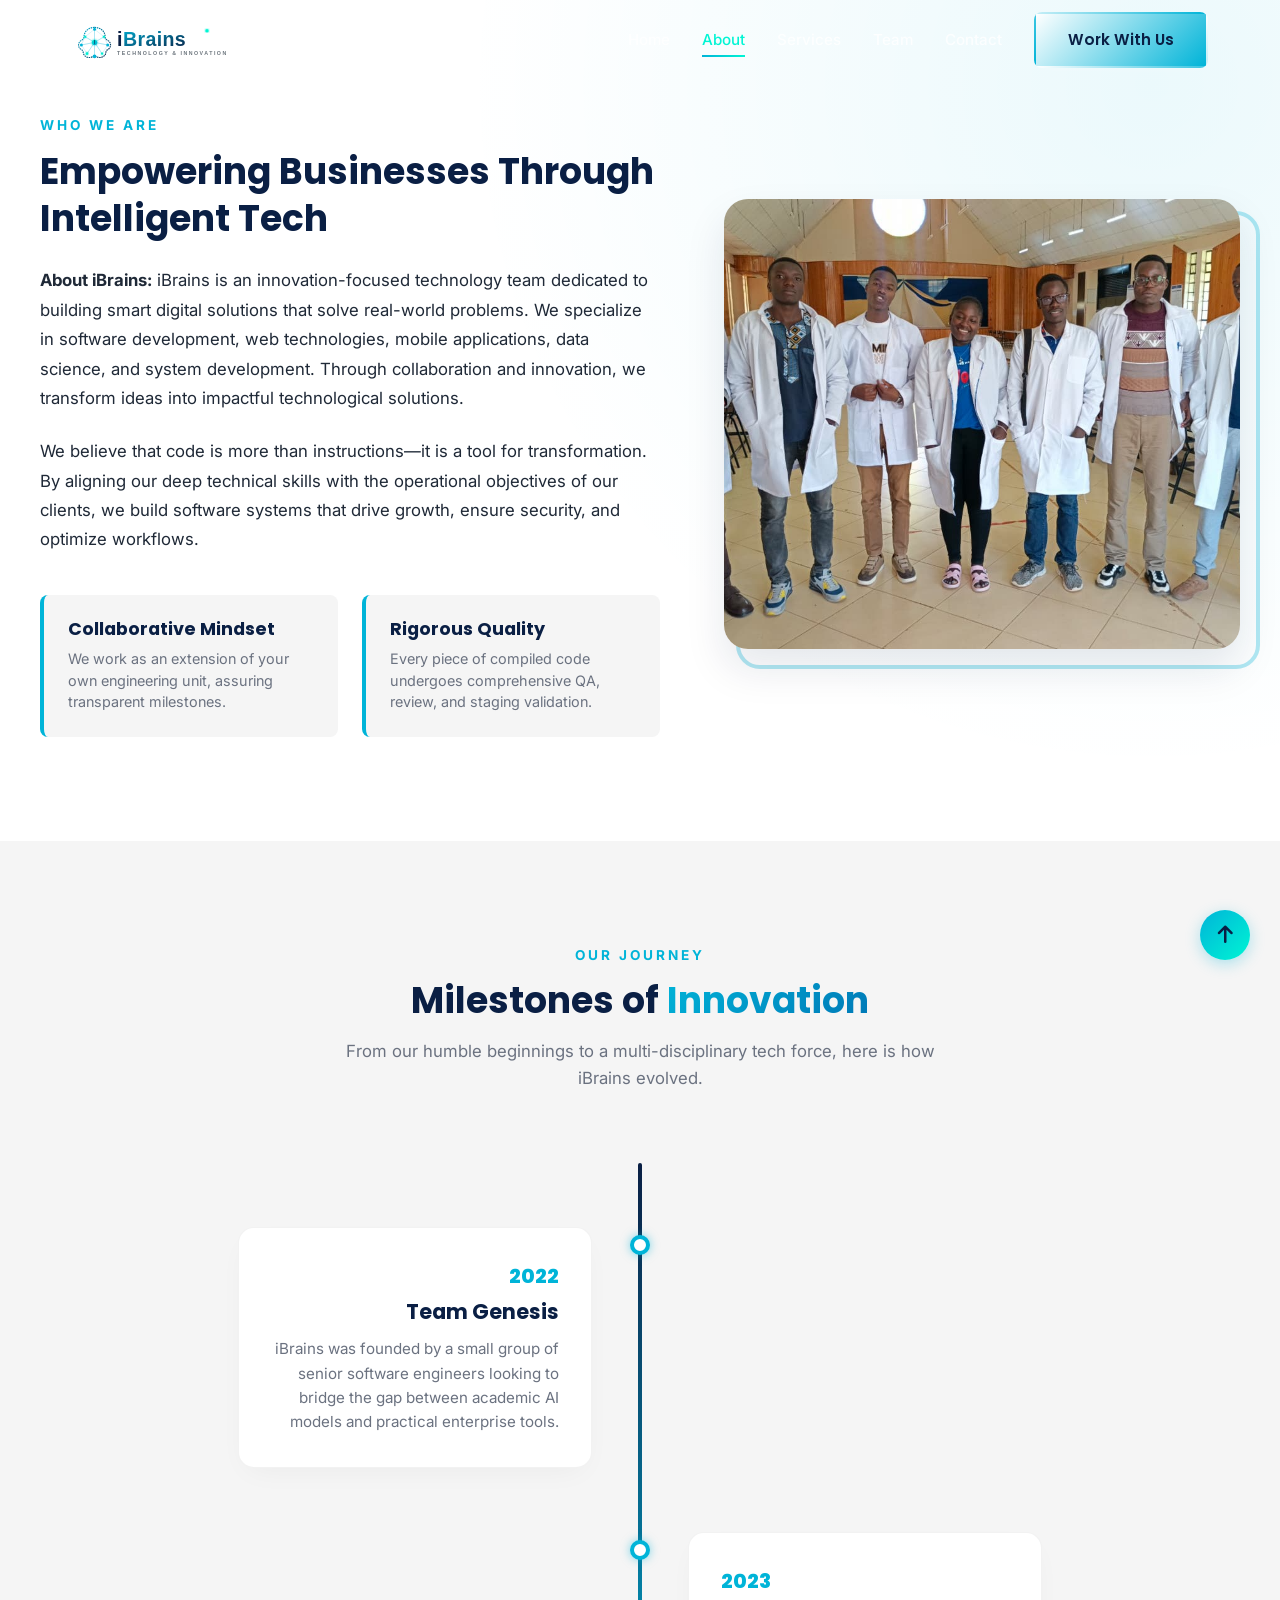
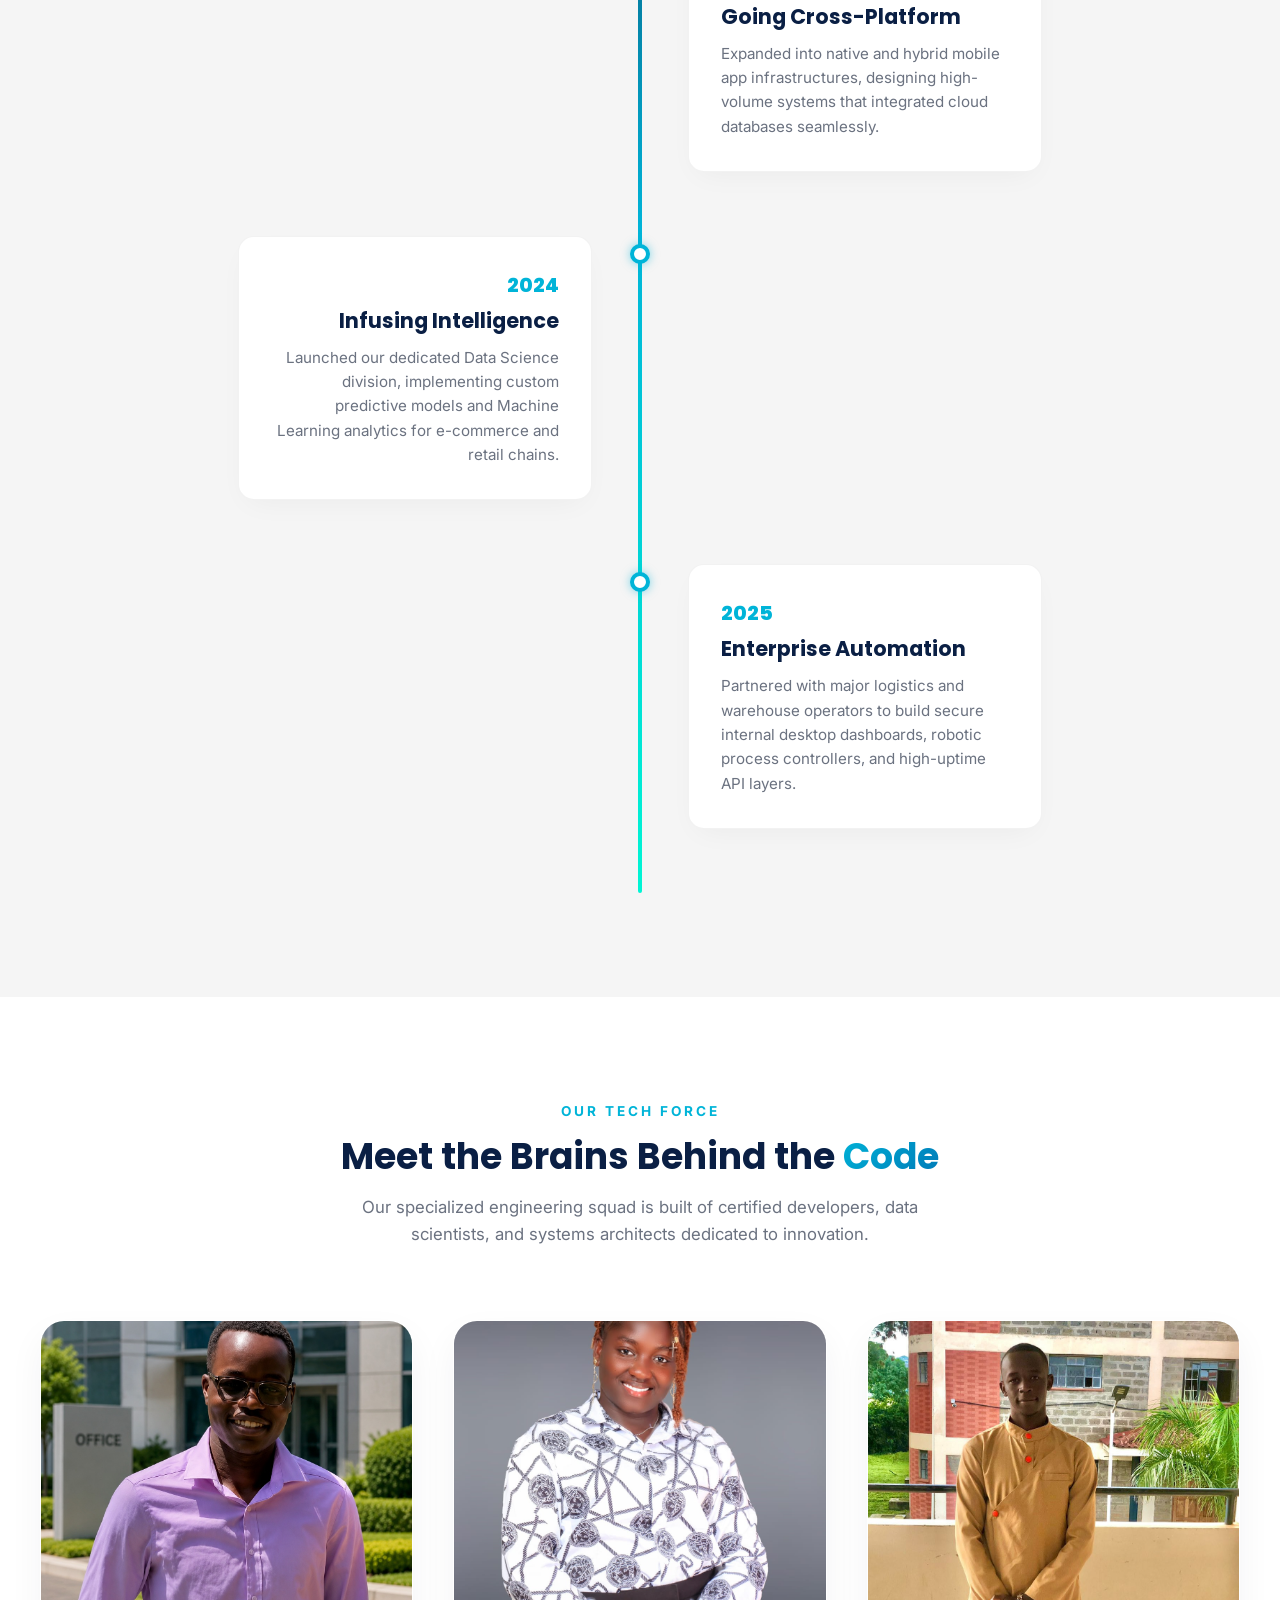
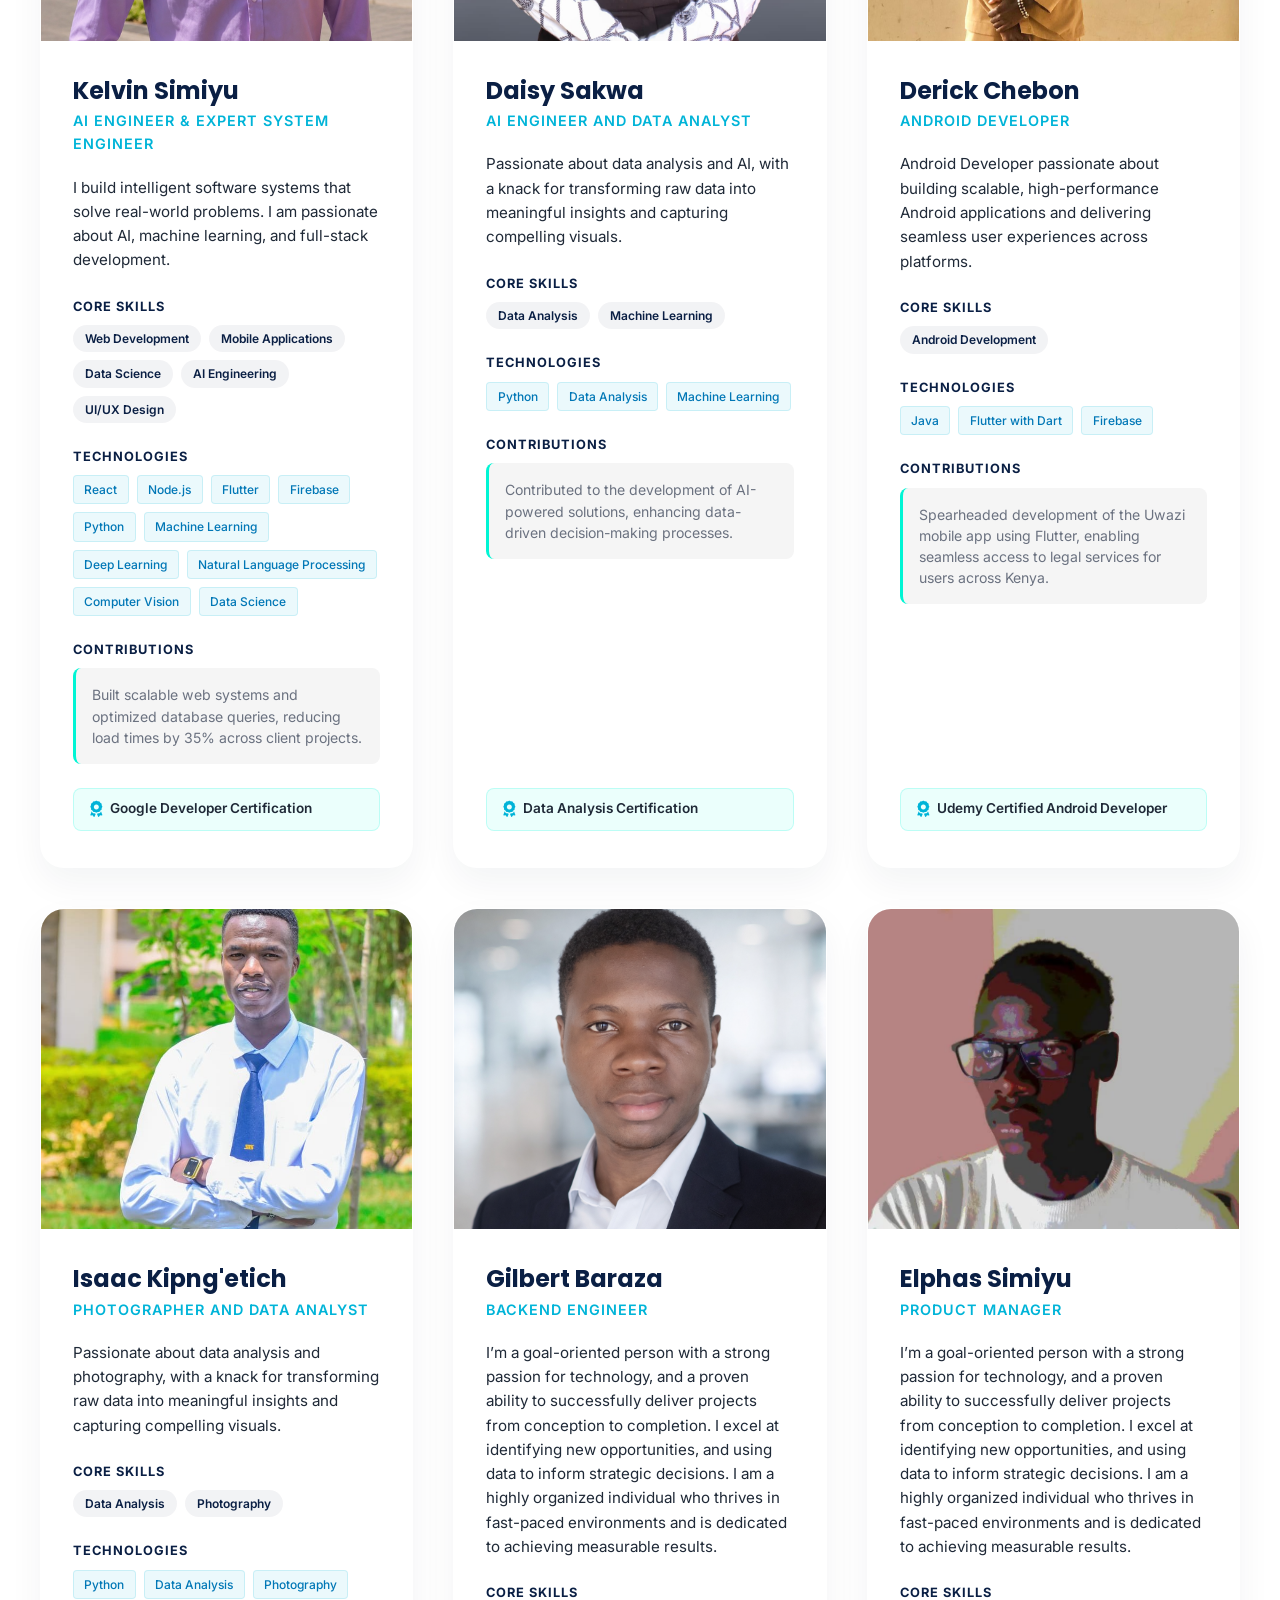
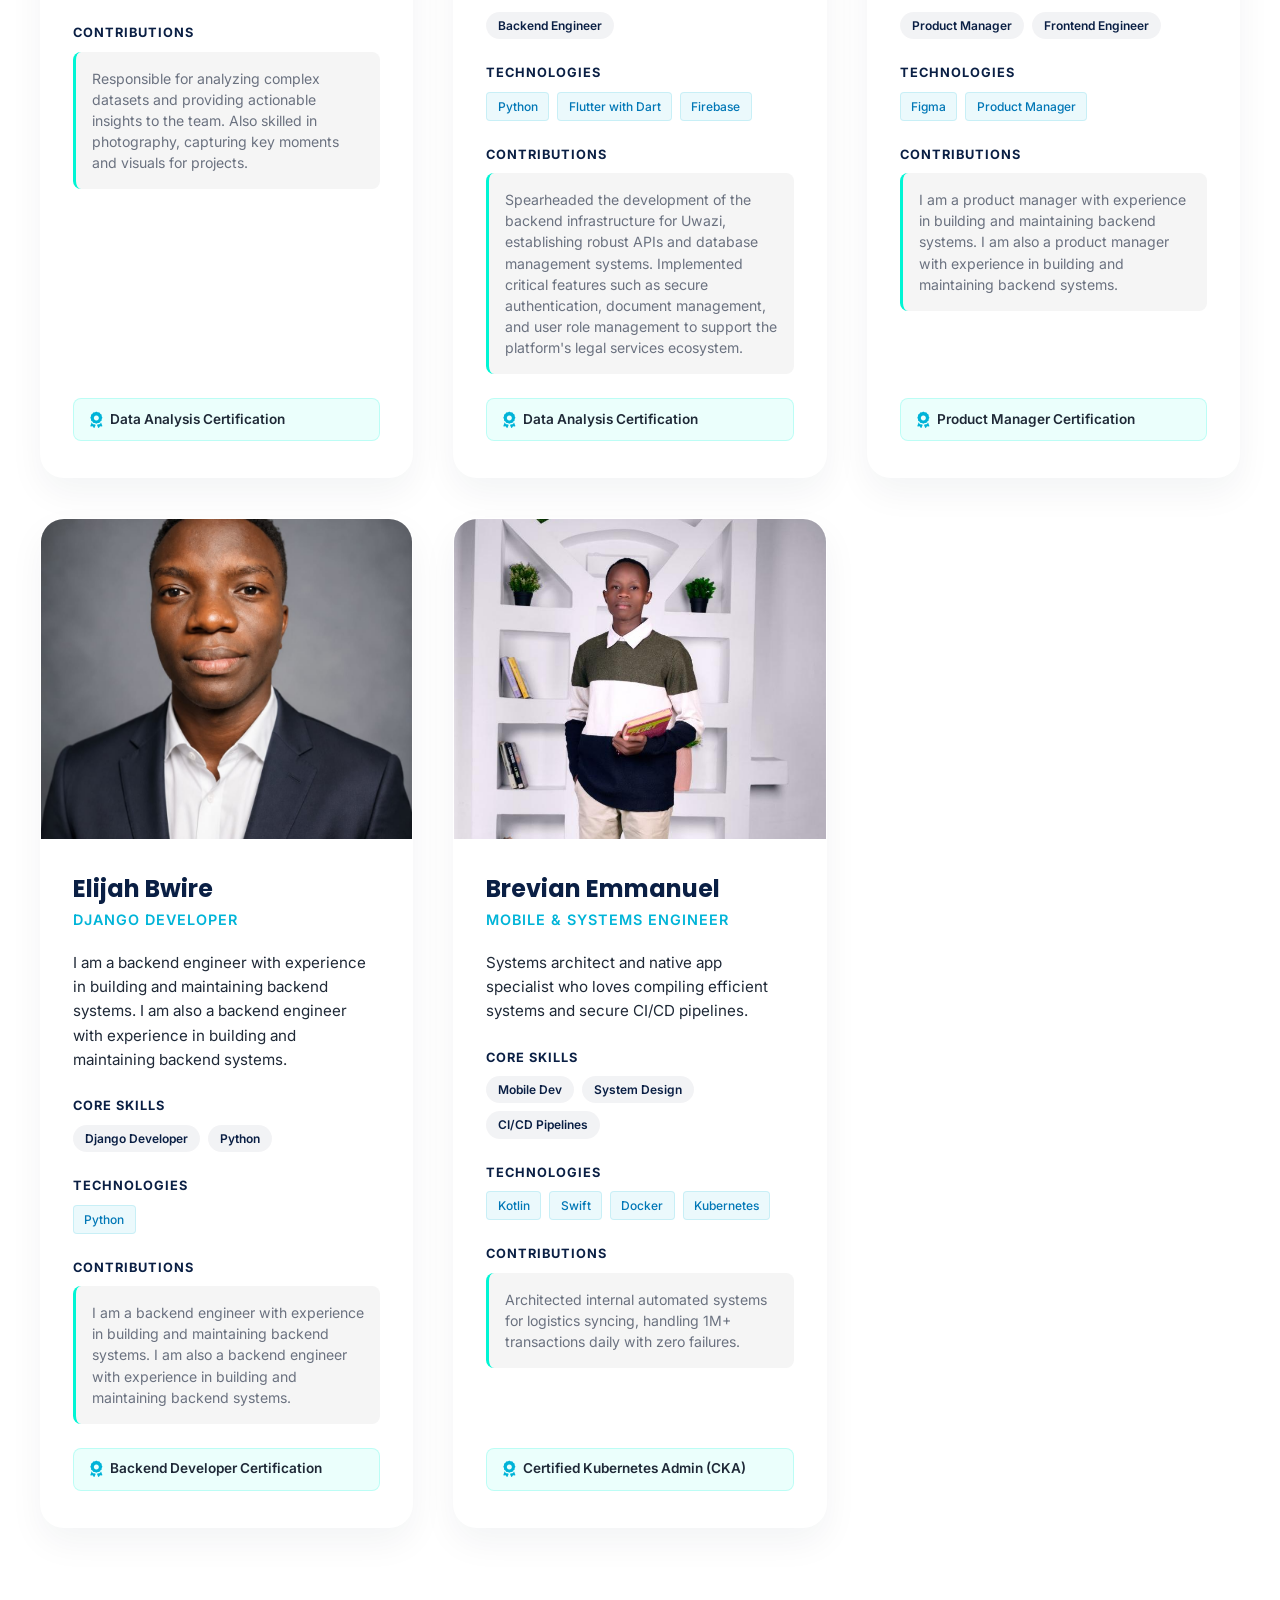
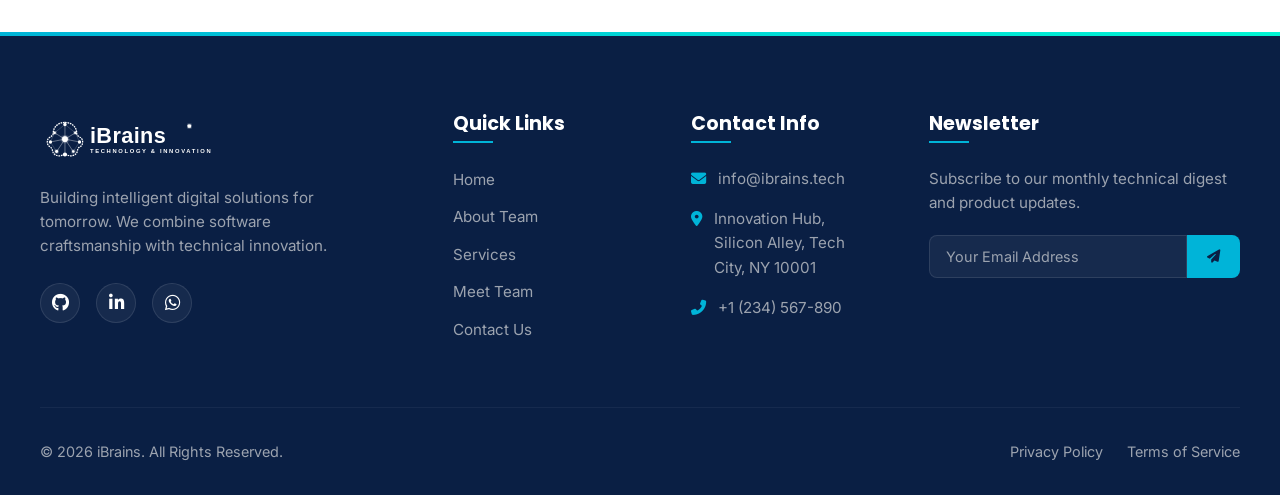
==== about.html @ a85c8ad9 "Initial commit" ====
<!DOCTYPE html>
<html lang="en">

<head>
  <meta charset="UTF-8">
  <meta name="viewport" content="width=device-width, initial-scale=1.0">
  <meta name="description"
    content="Learn about iBrains, an innovation-focused technology team. Meet our experts, check our roadmap milestones, and discover our software engineering expertise.">
  <title>About iBrains - Meet the Innovators</title>

  <!-- CSS Stylesheets -->
  <link rel="stylesheet" href="css/main.css">
  <link rel="stylesheet" href="css/about.css">

  <!-- FontAwesome Icons CDN -->
  <link rel="stylesheet" href="https://cdnjs.cloudflare.com/ajax/libs/font-awesome/6.4.0/css/all.min.css">
</head>

<body style="overflow-y: hidden;">

  <!-- Page Preloader -->
  <div id="preloader">
    <div class="preloader-content">
      <div class="preloader-spinner"></div>
      <div class="preloader-text">iBRAINS</div>
    </div>
  </div>

  <!-- Sticky Navigation Header -->
  <header>
    <div class="nav-container">
      <a href="index.html" class="logo" id="header-logo-link">
        <img src="assets/logo.svg" alt="iBrains Logo">
      </a>
      <nav>
        <ul class="nav-menu" id="nav-menu-list">
          <li><a href="index.html" class="nav-link" id="nav-home">Home</a></li>
          <li><a href="about.html" class="nav-link active" id="nav-about">About</a></li>
          <li><a href="services.html" class="nav-link" id="nav-services">Services</a></li>
          <li><a href="about.html#team" class="nav-link" id="nav-team">Team</a></li>
          <li><a href="contact.html" class="nav-link" id="nav-contact">Contact</a></li>
          <li><a href="contact.html" class="btn nav-cta" id="nav-cta-btn">Work With Us</a></li>
        </ul>
      </nav>
      <button class="hamburger" id="menu-toggle" aria-label="Toggle Navigation Menu">
        <span></span>
        <span></span>
        <span></span>
      </button>
    </div>
  </header>

  <!-- About Hero & Story Section -->
  <section class="about-hero">
    <div class="container">
      <div class="about-intro-grid">
        <div class="about-intro-text reveal-left">
          <span class="section-subtitle">Who We Are</span>
          <h2>Empowering Businesses Through <span>Intelligent Tech</span></h2>
          <p><strong>About iBrains:</strong> iBrains is an innovation-focused technology team dedicated to building
            smart digital solutions that solve real-world problems. We specialize in software development, web
            technologies, mobile applications, data science, and system development. Through collaboration and
            innovation, we transform ideas into impactful technological solutions.</p>
          <p>We believe that code is more than instructions—it is a tool for transformation. By aligning our deep
            technical skills with the operational objectives of our clients, we build software systems that drive
            growth, ensure security, and optimize workflows.</p>

          <div class="about-intro-highlights">
            <div class="about-highlight-box">
              <h4>Collaborative Mindset</h4>
              <p>We work as an extension of your own engineering unit, assuring transparent milestones.</p>
            </div>
            <div class="about-highlight-box">
              <h4>Rigorous Quality</h4>
              <p>Every piece of compiled code undergoes comprehensive QA, review, and staging validation.</p>
            </div>
          </div>
        </div>
        <div class="about-intro-image reveal-right">
          <div class="about-img-frame">
            <img src="assets/team/Team.png" alt="iBrains Collaborative Workspace">
          </div>
        </div>
      </div>
    </div>
  </section>

  <!-- Milestones / Timeline Section -->
  <section class="timeline-section">
    <div class="container">
      <div class="section-header reveal">
        <span class="section-subtitle">Our Journey</span>
        <h2 class="section-title">Milestones of <span>Innovation</span></h2>
        <p class="section-desc">From our humble beginnings to a multi-disciplinary tech force, here is how iBrains
          evolved.</p>
      </div>

      <div class="timeline">
        <!-- Milestone 1 -->
        <div class="timeline-item reveal-left">
          <div class="timeline-dot"></div>
          <div class="timeline-content">
            <span class="timeline-date">2022</span>
            <h3>Team Genesis</h3>
            <p>iBrains was founded by a small group of senior software engineers looking to bridge the gap between
              academic AI models and practical enterprise tools.</p>
          </div>
        </div>
        <!-- Milestone 2 -->
        <div class="timeline-item reveal-right">
          <div class="timeline-dot"></div>
          <div class="timeline-content">
            <span class="timeline-date">2023</span>
            <h3>Going Cross-Platform</h3>
            <p>Expanded into native and hybrid mobile app infrastructures, designing high-volume systems that integrated
              cloud databases seamlessly.</p>
          </div>
        </div>
        <!-- Milestone 3 -->
        <div class="timeline-item reveal-left">
          <div class="timeline-dot"></div>
          <div class="timeline-content">
            <span class="timeline-date">2024</span>
            <h3>Infusing Intelligence</h3>
            <p>Launched our dedicated Data Science division, implementing custom predictive models and Machine Learning
              analytics for e-commerce and retail chains.</p>
          </div>
        </div>
        <!-- Milestone 4 -->
        <div class="timeline-item reveal-right">
          <div class="timeline-dot"></div>
          <div class="timeline-content">
            <span class="timeline-date">2025</span>
            <h3>Enterprise Automation</h3>
            <p>Partnered with major logistics and warehouse operators to build secure internal desktop dashboards,
              robotic process controllers, and high-uptime API layers.</p>
          </div>
        </div>
      </div>
    </div>
  </section>

  <!-- Team Grid Section -->
  <section class="team-section" id="team">
    <div class="container">
      <div class="section-header reveal">
        <span class="section-subtitle">Our Tech Force</span>
        <h2 class="section-title">Meet the Brains Behind the <span>Code</span></h2>
        <p class="section-desc">Our specialized engineering squad is built of certified developers, data scientists, and
          systems architects dedicated to innovation.</p>
      </div>

      <div class="team-grid">
        <!-- Member 1: Kelvin -->
        <div class="team-card glass-card reveal delay-100" id="team-kelvin">
          <div class="team-card-img-wrap">
            <img src="assets/team/Kely.png" alt="Kelvin Simiyu - Full Stack Developer">
            <div class="team-img-overlay">
              <div class="team-card-socials">
                <a href="https://github.com/kelly254-shazey" target="_blank" aria-label="Kelvin Simiyu GitHub"><i
                    class="fab fa-github"></i></a>
                <a href="https://www.linkedin.com/in/kelvin-simiyu-b04244354/" target="_blank" aria-label="Kelvin Simiyu LinkedIn"><i class="fab fa-linkedin-in"></i></a>
                <a href="https://pixel-palette-portfolio.vercel.app/" target="_blank"
                  aria-label="Kelvin Simiyu Portfolio"><i class="fas fa-globe"></i></a>
              </div>
            </div>
          </div>
          <div class="team-card-body">
            <h3 class="team-member-name">Kelvin Simiyu</h3>
            <span class="team-member-role">AI Engineer & Expert System Engineer</span>
            <p class="team-member-bio">I build intelligent software systems that solve real-world problems. I am
              passionate about AI, machine learning, and full-stack development.</p>

            <span class="team-card-section-title">Core Skills</span>
            <div class="team-skills-tags">
              <span>Web Development</span>
              <span>Mobile Applications</span>
              <span>Data Science</span>
              <span>AI Engineering</span>
              <span>UI/UX Design</span>
            </div>

            <span class="team-card-section-title">Technologies</span>
            <div class="team-tech-tags">
              <span>React</span>
              <span>Node.js</span>
              <span>Flutter</span>
              <span>Firebase</span>
              <span>Python</span>
              <span>Machine Learning</span>
              <span>Deep Learning</span>
              <span>Natural Language Processing</span>
              <span>Computer Vision</span>
              <span>Data Science</span>
            </div>

            <span class="team-card-section-title">Contributions</span>
            <p class="team-contributions">Built scalable web systems and optimized database queries, reducing load times
              by 35% across client projects.</p>

            <div class="team-certifications">
              <i class="fas fa-award"></i>
              <span>Google Developer Certification</span>
            </div>
          </div>
        </div>


        <!-- Member 2: Daisy  -->
        <div class="team-card glass-card reveal delay-200" id="team-isaac">
          <div class="team-card-img-wrap">
            <img src="assets/team/Daisy.png" alt="Daisy- AI Engineer">
            <div class="team-img-overlay">
              <div class="team-card-socials">
                <a href="https://github.com/dsakwa05-ai/" target="_blank" aria-label="Daisy Sakwa GitHub"><i
                    class="fab fa-github"></i></a>
                <a href="#" target="_blank" aria-label="Daisy Sakwa LinkedIn"><i
                    class="fab fa-linkedin-in"></i></a>
                <a href="#" target="_blank" aria-label="Daisy's Portfolio"><i
                    class="fas fa-globe"></i></a>
              </div>
            </div>
          </div>
          <div class="team-card-body">
            <h3 class="team-member-name">Daisy Sakwa</h3>
            <span class="team-member-role">AI Engineer and Data analyst </span>
            <p class="team-member-bio">Passionate about data analysis and AI, with a knack for transforming
              raw data into meaningful insights and capturing compelling visuals.</p>

            <span class="team-card-section-title">Core Skills</span>
            <div class="team-skills-tags">
              <span>Data Analysis</span>
              <span>Machine Learning</span>
            </div>

            <span class="team-card-section-title">Technologies</span>
            <div class="team-tech-tags">
              <span>Python</span>
              <span>Data Analysis</span>
              <span>Machine Learning</span>
            </div>  

            <span class="team-card-section-title">Contributions</span>
            <p class="team-contributions">Contributed to the development of AI-powered solutions, enhancing data-driven decision-making processes.</p>

            <div class="team-certifications">
              <i class="fas fa-award"></i>
              <span>Data Analysis Certification</span>
            </div>
          </div>
        </div>

        <!-- Member 3: Derick-->
        <div class="team-card glass-card reveal delay-200" id="team-derick">
          <div class="team-card-img-wrap">
            <img src="assets/team/Dero.png" alt="Derick Chebon - Android Developer">
            <div class="team-img-overlay">
              <div class="team-card-socials">
                <a href="https://github.com/BONCHEZZ" target="_blank" aria-label="Derick Chebon GitHub"><i
                    class="fab fa-github"></i></a>
                <a href="https://linkedin.com/in/derick-chebon" target="_blank" aria-label="Derick Chebon LinkedIn"><i
                    class="fab fa-linkedin-in"></i></a>
                <a href="https://kelvin-kappa.vercel.app/" target="_blank" aria-label="Kelly's Portfolio"><i
                    class="fas fa-globe"></i></a>
              </div>
            </div>
          </div>
          <div class="team-card-body">
            <h3 class="team-member-name">Derick Chebon</h3>
            <span class="team-member-role">Android Developer</span>
            <p class="team-member-bio">Android Developer passionate about building scalable, high-performance Android
              applications and delivering seamless user experiences across platforms.</p>

            <span class="team-card-section-title">Core Skills</span>
            <div class="team-skills-tags">
              <span>Android Development</span>
            </div>

            <span class="team-card-section-title">Technologies</span>
            <div class="team-tech-tags">
              <span>Java</span>
              <span>Flutter with Dart</span>
              <span>Firebase</span>
            </div>

            <span class="team-card-section-title">Contributions</span>
            <p class="team-contributions">Spearheaded development of the Uwazi mobile app using Flutter, enabling
              seamless
              access to legal services for users across Kenya.</p>

            <div class="team-certifications">
              <i class="fas fa-award"></i>
              <span>Udemy Certified Android Developer</span>
            </div>
          </div>
        </div>


 <!-- Member 4: Isaac-->
        <div class="team-card glass-card reveal delay-200" id="team-isaac">
          <div class="team-card-img-wrap">
            <img src="assets/team/Isaac1.png" alt="Isaac Kipng'etich - Data analyst">
            <div class="team-img-overlay">
              <div class="team-card-socials">
                <a href="https://github.com/isaackipngetich83-svg" target="_blank" aria-label="Isaac Kipng'etich GitHub"><i
                    class="fab fa-github"></i></a>
                <a href="https://www.linkedin.com/in/isaac-kipng-etich-b60646263?utm_source=share_via&utm_content=profile&utm_medium=member_android" target="_blank" aria-label="Isaac Kipng'etich LinkedIn"><i
                    class="fab fa-linkedin-in"></i></a>
                <a href="https://isaackipngetich83-svg.github.io/portfolio/" target="_blank" aria-label="Isaac's Portfolio"><i
                    class="fas fa-globe"></i></a>
              </div>
            </div>
          </div>
          <div class="team-card-body">
            <h3 class="team-member-name">Isaac Kipng'etich</h3>
            <span class="team-member-role">Photographer and Data analyst </span>
            <p class="team-member-bio">Passionate about data analysis and photography, with a knack for transforming
              raw data into meaningful insights and capturing compelling visuals.</p>

            <span class="team-card-section-title">Core Skills</span>
            <div class="team-skills-tags">
              <span>Data Analysis</span>
              <span>Photography</span>
            </div>

            <span class="team-card-section-title">Technologies</span>
            <div class="team-tech-tags">
              <span>Python</span>
              <span>Data Analysis</span>
              <span>Photography</span>
            </div>  

            <span class="team-card-section-title">Contributions</span>
            <p class="team-contributions">Responsible for analyzing complex datasets and providing actionable insights to
              the team. Also skilled in photography, capturing key moments and visuals for projects.</p>

            <div class="team-certifications">
              <i class="fas fa-award"></i>
              <span>Data Analysis Certification</span>
            </div>
          </div>
        </div>


<!-- Member 6: Gilbert-->
        <div class="team-card glass-card reveal delay-200" id="team-gilbert">
          <div class="team-card-img-wrap">
            <img src="assets/team/Jed.png" alt="Gilbert - Backend Engineer">
            <div class="team-img-overlay">
              <div class="team-card-socials">
                <a href="https://github.com/Gilbert-Baraza" target="_blank" aria-label="Gilbert's GitHub"><i
                    class="fab fa-github"></i></a>
                <a href="https://www.linkedin.com/in/gilbert-baraza-b0388134a/" target="_blank" aria-label="Gilbert's LinkedIn"><i
                    class="fab fa-linkedin-in"></i></a>
                <a href="https://gilbert-baraza-portfolio.vercel.app/" target="_blank" aria-label="Gilbert's Portfolio"><i
                    class="fas fa-globe"></i></a>
              </div>
            </div>
          </div>
          <div class="team-card-body">
            <h3 class="team-member-name">Gilbert Baraza</h3>
            <span class="team-member-role">Backend Engineer</span>
            <p class="team-member-bio">I’m a goal-oriented person with a strong passion for technology, and a proven ability to successfully deliver projects from conception to completion. I excel at identifying new opportunities, and using data to inform strategic decisions. I am a highly organized individual who thrives in fast-paced environments and is dedicated to achieving measurable results.</p>

            <span class="team-card-section-title">Core Skills</span>
            <div class="team-skills-tags">
              <span>Backend Engineer</span>
            </div>

            <span class="team-card-section-title">Technologies</span>
            <div class="team-tech-tags">
              <span>Python</span>
              <span>Flutter with Dart</span>
              <span>Firebase</span>
            </div>  

            <span class="team-card-section-title">Contributions</span>
            <p class="team-contributions">Spearheaded the development of the backend infrastructure for Uwazi, establishing robust APIs and database management systems. Implemented critical features such as secure authentication, document management, and user role management to support the platform's legal services ecosystem.</p>

            <div class="team-certifications">
              <i class="fas fa-award"></i>
              <span>Data Analysis Certification</span>
            </div>
          </div>
        </div>

        <div class="team-card glass-card reveal delay-200" id="team-isaac">
          <div class="team-card-img-wrap">
            <img src="assets/team/Elphas.png" alt="Elphas Simiyu - product Manager">
            <div class="team-img-overlay">
              <div class="team-card-socials">
                <a href="https://github.com/elphas-simiyu" target="_blank" aria-label="Elphas' GitHub"><i
                    class="fab fa-github"></i></a>
                <a href="https://www.linkedin.com/authwall?trk=bf&trkInfo=AQFW48Cb1suTkgAAAZ51tdtoe9sxT_10rSTcx55So_83N2WiO-eFH16CwyohsAg4_fQOyWKwk0be5Wge8_rl1nIw0durH7kXDgSew1VftgH8hQwe8P96MSfdMyyHcfkO7c_HUZw=&original_referer=&sessionRedirect=https%3A%2F%2Fwww.linkedin.com%2Fin%2Felphas-simiyu-41538b334%2F" target="_blank" aria-label="Isaac Kipng'etich LinkedIn"><i
                    class="fab fa-linkedin-in"></i></a>
                <a href="https://pixel-palette-portfolio.vercel.app/" target="_blank" aria-label="Isaac's Portfolio"><i
                    class="fas fa-globe"></i></a>
              </div>
            </div>
          </div>
          <div class="team-card-body">
            <h3 class="team-member-name">Elphas Simiyu</h3>
            <span class="team-member-role">Product Manager</span>
            <p class="team-member-bio">I’m a goal-oriented person with a strong passion for technology, and a proven ability to successfully deliver projects from conception to completion. I excel at identifying new opportunities, and using data to inform strategic decisions. I am a highly organized individual who thrives in fast-paced environments and is dedicated to achieving measurable results.</p>
            <span class="team-card-section-title">Core Skills</span>
            <div class="team-skills-tags">
              <span>Product Manager</span>
              <span>Frontend Engineer</span>
             
            </div>

            <span class="team-card-section-title">Technologies</span>
            <div class="team-tech-tags">
              <span>Figma</span>
              <span>Product Manager</span>
            </div>  

            <span class="team-card-section-title">Contributions</span>
            <p class="team-contributions">I am a product manager with experience in building and maintaining backend systems. I am also a product manager with experience in building and maintaining backend systems.</p>

            <div class="team-certifications">
              <i class="fas fa-award"></i>
              <span>Product Manager Certification</span>
            </div>
          </div>
        </div>





<!-- Member 6: Elijah-->
        

        <div class="team-card glass-card reveal delay-200" id="team-isaac">
          <div class="team-card-img-wrap">
            <img src="assets/team/Elijah.png" alt="Elphas Simiyu - product Manager">
            <div class="team-img-overlay">
              <div class="team-card-socials">
                <a href="https://github.com/Elijah2666" target="_blank" aria-label="Elphas' GitHub"><i
                    class="fab fa-github"></i></a>
                <a href="https://www.linkedin.com/authwall?trk=bf&trkInfo=AQFW48Cb1suTkgAAAZ51tdtoe9sxT_10rSTcx55So_83N2WiO-eFH16CwyohsAg4_fQOyWKwk0be5Wge8_rl1nIw0durH7kXDgSew1VftgH8hQwe8P96MSfdMyyHcfkO7c_HUZw=&original_referer=&sessionRedirect=https%3A%2F%2Fwww.linkedin.com%2Fin%2Felphas-simiyu-41538b334%2F" target="_blank" aria-label="Isaac Kipng'etich LinkedIn"><i
                    class="fab fa-linkedin-in"></i></a>
                <a href="https://pixel-palette-portfolio.vercel.app/" target="_blank" aria-label="Isaac's Portfolio"><i
                    class="fas fa-globe"></i></a>
              </div>
            </div>
          </div>
          <div class="team-card-body">
            <h3 class="team-member-name">Elijah Bwire</h3>
            <span class="team-member-role">Django Developer</span>
            <p class="team-member-bio">I am a backend engineer with experience in building and maintaining backend systems. I am also a backend engineer with experience in building and maintaining backend systems.</p>

            <span class="team-card-section-title">Core Skills</span>
            <div class="team-skills-tags">
              <span>Django Developer</span>
              <span>Python</span>
             
            </div>

            <span class="team-card-section-title">Technologies</span>
            <div class="team-tech-tags">
              <span>Python</span>
            </div>  

            <span class="team-card-section-title">Contributions</span>
            <p class="team-contributions">I am a backend engineer with experience in building and maintaining backend systems. I am also a backend engineer with experience in building and maintaining backend systems.</p>

            <div class="team-certifications">
              <i class="fas fa-award"></i>
              <span>Backend Developer Certification</span>
            </div>
          </div>
        </div>



        <!-- Member 7: Brevian Emmanuel -->
        <div class="team-card glass-card reveal delay-300" id="team-alex">
          <div class="team-card-img-wrap">
            <img src="assets/team/Brevian.png" alt="Brevian Emmanuel">
            <div class="team-img-overlay">
              <div class="team-card-socials">
                <a href="https://github.com/brave-0001" target="_blank" aria-label="Brevian Emamanuel GitHub"><i
                    class="fab fa-github"></i></a>
                <a href="https://linkedin.com/in/brevian-emamanuel" target="_blank" aria-label="Brevian Emamanuel"><i
                    class="fab fa-linkedin-in"></i></a>
                <a href="https://brevian.online" target="_b lank" aria-label="Brevian Emamanuel Portfolio"><i
                    class="fas fa-globe"></i></a>
              </div>
            </div>
          </div>
          <div class="team-card-body">
            <h3 class="team-member-name">Brevian Emmanuel</h3>
            <span class="team-member-role">Mobile &amp; Systems Engineer</span>
            <p class="team-member-bio">Systems architect and native app specialist who loves compiling efficient systems
              and secure CI/CD pipelines.</p>

            <span class="team-card-section-title">Core Skills</span>
            <div class="team-skills-tags">
              <span>Mobile Dev</span>
              <span>System Design</span>
              <span>CI/CD Pipelines</span>
            </div>

            <span class="team-card-section-title">Technologies</span>
            <div class="team-tech-tags">
              <span>Kotlin</span>
              <span>Swift</span>
              <span>Docker</span>
              <span>Kubernetes</span>
            </div>

            <span class="team-card-section-title">Contributions</span>
            <p class="team-contributions">Architected internal automated systems for logistics syncing, handling 1M+
              transactions daily with zero failures.</p>

            <div class="team-certifications">
              <i class="fas fa-award"></i>
              <span>Certified Kubernetes Admin (CKA)</span>
            </div>
          </div>
        </div>
      </div>
    </div>
  </section>

  <!-- Interactive Scroll-to-Top Button -->
  <button class="scroll-top-btn" aria-label="Scroll back to top">
    <i class="fas fa-arrow-up"></i>
  </button>

  <!-- Footer Section -->
  <footer>
    <div class="footer-container">
      <div class="footer-about">
        <img src="assets/logo.svg" alt="iBrains Logo" class="footer-logo">
        <p>Building intelligent digital solutions for tomorrow. We combine software craftsmanship with technical
          innovation.</p>
        <div class="footer-socials">
          <a href="https://github.com/ibrains-team" target="_blank" aria-label="GitHub"><i
              class="fab fa-github"></i></a>
          <a href="https://linkedin.com/company/ibrains" target="_blank" aria-label="LinkedIn"><i
              class="fab fa-linkedin-in"></i></a>
          <a href="https://wa.me/1234567890" target="_blank" aria-label="WhatsApp"><i class="fab fa-whatsapp"></i></a>
        </div>
      </div>
      <div class="footer-links">
        <h3>Quick Links</h3>
        <ul>
          <li><a href="index.html">Home</a></li>
          <li><a href="about.html">About Team</a></li>
          <li><a href="services.html">Services</a></li>
          <li><a href="about.html#team">Meet Team</a></li>
          <li><a href="contact.html">Contact Us</a></li>
        </ul>
      </div>
      <div class="footer-contact">
        <h3>Contact Info</h3>
        <ul>
          <li><i class="fas fa-envelope"></i> <span>info@ibrains.tech</span></li>
          <li><i class="fas fa-map-marker-alt"></i> <span>Innovation Hub, Silicon Alley, Tech City, NY 10001</span></li>
          <li><i class="fas fa-phone-alt"></i> <span>+1 (234) 567-890</span></li>
        </ul>
      </div>
      <div class="footer-newsletter">
        <h3>Newsletter</h3>
        <p>Subscribe to our monthly technical digest and product updates.</p>
        <form class="newsletter-form"
          onsubmit="event.preventDefault(); alert('Thank you for subscribing!'); this.reset();">
          <input type="email" placeholder="Your Email Address" required aria-label="Email for Newsletter">
          <button type="submit" aria-label="Subscribe"><i class="fas fa-paper-plane"></i></button>
        </form>
      </div>
    </div>
    <div class="footer-bottom">
      <p>&copy; 2026 iBrains. All Rights Reserved.</p>
      <div class="footer-bottom-links">
        <a href="#">Privacy Policy</a>
        <a href="#">Terms of Service</a>
      </div>
    </div>
  </footer>

  <!-- Scripts -->
  <script src="js/main.js"></script>
</body>

</html>
---- css/main.css ----
/* 
================================================================
   iBrains Global Stylesheet
   - Theme: Tech Navy Blue & Smoke White
   - Typography: Poppins & Inter
================================================================
*/

@import url('https://fonts.googleapis.com/css2?family=Inter:wght@300;400;500;600;700&family=Poppins:wght@300;400;500;600;700;800&display=swap');

:root {
  /* Colors */
  --primary: #0A1F44;        /* Trust Navy Blue */
  --primary-rgb: 10, 31, 68;
  --secondary: #00B4D8;      /* Technology Cyan */
  --secondary-rgb: 0, 180, 216;
  --accent: #00F5D4;         /* Innovation Neon Green/Cyan */
  --accent-rgb: 0, 245, 212;
  --smoke-white: #F5F5F5;    /* Clean Smoke White */
  --white: #FFFFFF;
  
  /* Text Colors */
  --text-dark: #1F2937;
  --text-light: #F9FAFB;
  --text-muted: #6B7280;
  --text-muted-light: #9CA3AF;
  
  /* Fonts */
  --font-headings: 'Poppins', 'Montserrat', sans-serif;
  --font-body: 'Inter', 'Open Sans', sans-serif;
  
  /* Glassmorphism Styles */
  --glass-bg: rgba(255, 255, 255, 0.75);
  --glass-border: rgba(255, 255, 255, 0.4);
  --glass-shadow: 0 8px 32px 0 rgba(31, 38, 135, 0.08);
  --glass-bg-dark: rgba(10, 31, 68, 0.85);
  --glass-border-dark: rgba(255, 255, 255, 0.08);
  
  /* Grid & Spacing */
  --max-width: 1200px;
  --header-height: 80px;
  --border-radius-sm: 8px;
  --border-radius-md: 16px;
  --border-radius-lg: 24px;
  --transition: all 0.3s cubic-bezier(0.4, 0, 0.2, 1);
  --shadow: 0 10px 30px -10px rgba(0, 0, 0, 0.05);
  --shadow-hover: 0 20px 40px -15px rgba(0, 180, 216, 0.15);
}

/* ==========================================
   Resets and Base HTML
   ========================================== */
* {
  margin: 0;
  padding: 0;
  box-sizing: border-box;
}

html {
  scroll-behavior: smooth;
}

body {
  font-family: var(--font-body);
  color: var(--text-dark);
  background-color: var(--smoke-white);
  line-height: 1.6;
  overflow-x: hidden;
}

h1, h2, h3, h4, h5, h6 {
  font-family: var(--font-headings);
  font-weight: 700;
  line-height: 1.2;
}

a {
  text-decoration: none;
  color: inherit;
  transition: var(--transition);
}

img {
  max-width: 100%;
  height: auto;
  display: block;
}

ul {
  list-style: none;
}

/* ==========================================
   Page Preloader
   ========================================== */
#preloader {
  position: fixed;
  top: 0;
  left: 0;
  width: 100%;
  height: 100%;
  background-color: var(--primary);
  display: flex;
  justify-content: center;
  align-items: center;
  z-index: 9999;
  transition: opacity 0.5s ease, visibility 0.5s ease;
}

.preloader-content {
  text-align: center;
}

.preloader-spinner {
  width: 70px;
  height: 70px;
  margin: 0 auto 20px;
  border: 4px solid rgba(255, 255, 255, 0.1);
  border-left-color: var(--secondary);
  border-radius: 50%;
  animation: spin 1s linear infinite;
  position: relative;
}

.preloader-spinner::after {
  content: '';
  position: absolute;
  top: 10px;
  left: 10px;
  right: 10px;
  bottom: 10px;
  border: 4px solid transparent;
  border-top-color: var(--accent);
  border-radius: 50%;
  animation: spin 2s linear infinite;
}

.preloader-text {
  font-family: var(--font-headings);
  color: var(--white);
  font-size: 1.5rem;
  font-weight: 700;
  letter-spacing: 2px;
}

@keyframes spin {
  0% { transform: rotate(0deg); }
  100% { transform: rotate(360deg); }
}

/* ==========================================
   Header and Navigation Bar
   ========================================== */
header {
  position: fixed;
  top: 0;
  left: 0;
  width: 100%;
  height: var(--header-height);
  z-index: 1000;
  transition: var(--transition);
  display: flex;
  align-items: center;
}

header.sticky {
  height: 70px;
  background: var(--glass-bg);
  backdrop-filter: blur(12px);
  -webkit-backdrop-filter: blur(12px);
  border-bottom: 1px solid var(--glass-border);
  box-shadow: var(--glass-shadow);
}

.nav-container {
  width: 100%;
  max-width: var(--max-width);
  margin: 0 auto;
  padding: 0 2rem;
  display: flex;
  justify-content: space-between;
  align-items: center;
}

.logo {
  display: flex;
  align-items: center;
  height: 45px;
}

.logo img {
  height: 100%;
  width: auto;
}

.nav-menu {
  display: flex;
  align-items: center;
  gap: 2rem;
}

.nav-link {
  font-weight: 500;
  font-size: 0.95rem;
  color: var(--text-muted);
  position: relative;
  padding: 0.5rem 0;
}

header:not(.sticky) .nav-link {
  color: rgba(255, 255, 255, 0.8);
}

header:not(.sticky) .nav-link:hover,
header:not(.sticky) .nav-link.active {
  color: var(--accent);
}

.nav-link:hover,
.nav-link.active {
  color: var(--primary);
}

.nav-link::after {
  content: '';
  position: absolute;
  bottom: 0;
  left: 0;
  width: 0;
  height: 2px;
  background: linear-gradient(90deg, var(--secondary), var(--accent));
  transition: var(--transition);
}

.nav-link:hover::after,
.nav-link.active::after {
  width: 100%;
}

.nav-cta {
  background: linear-gradient(135deg, var(--primary), var(--secondary));
  color: var(--white);
  padding: 0.75rem 1.5rem;
  border-radius: var(--border-radius-sm);
  font-weight: 600;
  font-size: 0.9rem;
  box-shadow: 0 4px 15px rgba(0, 180, 216, 0.2);
}

header:not(.sticky) .nav-cta {
  background: linear-gradient(135deg, var(--white), var(--secondary));
  color: var(--primary);
  box-shadow: 0 4px 15px rgba(255, 255, 255, 0.1);
}

.nav-cta:hover {
  transform: translateY(-2px);
  box-shadow: 0 6px 20px rgba(0, 180, 216, 0.4);
}

/* Mobile Hamburger Menu */
.hamburger {
  display: none;
  cursor: pointer;
  background: none;
  border: none;
  outline: none;
  padding: 0.5rem;
  z-index: 1001;
}

.hamburger span {
  display: block;
  width: 25px;
  height: 3px;
  margin: 5px 0;
  background-color: var(--text-dark);
  transition: var(--transition);
}

header:not(.sticky) .hamburger span {
  background-color: var(--white);
}

/* ==========================================
   Footer
   ========================================== */
footer {
  background-color: var(--primary);
  color: var(--white);
  padding: 5rem 2rem 2rem;
  position: relative;
  overflow: hidden;
}

footer::before {
  content: '';
  position: absolute;
  top: 0;
  left: 0;
  width: 100%;
  height: 4px;
  background: linear-gradient(90deg, var(--secondary), var(--accent));
}

.footer-container {
  max-width: var(--max-width);
  margin: 0 auto;
  display: grid;
  grid-template-columns: 2fr 1fr 1fr 1.5fr;
  gap: 4rem;
  margin-bottom: 4rem;
}

.footer-about .footer-logo {
  height: 50px;
  margin-bottom: 1.5rem;
  filter: brightness(0) invert(1);
}

.footer-about p {
  color: var(--text-muted-light);
  font-size: 0.95rem;
  margin-bottom: 1.5rem;
  max-width: 320px;
}

.footer-socials {
  display: flex;
  gap: 1rem;
}

.footer-socials a {
  display: flex;
  align-items: center;
  justify-content: center;
  width: 40px;
  height: 40px;
  border-radius: 50%;
  background-color: rgba(255, 255, 255, 0.05);
  border: 1px solid rgba(255, 255, 255, 0.1);
  color: var(--white);
  font-size: 1.1rem;
}

.footer-socials a:hover {
  background-color: var(--secondary);
  border-color: var(--secondary);
  color: var(--primary);
  transform: translateY(-3px) rotate(360deg);
}

.footer-links h3, 
.footer-contact h3,
.footer-newsletter h3 {
  font-size: 1.2rem;
  margin-bottom: 1.5rem;
  position: relative;
  padding-bottom: 0.5rem;
}

.footer-links h3::after, 
.footer-contact h3::after,
.footer-newsletter h3::after {
  content: '';
  position: absolute;
  bottom: 0;
  left: 0;
  width: 40px;
  height: 2px;
  background-color: var(--secondary);
}

.footer-links ul {
  display: flex;
  flex-direction: column;
  gap: 0.75rem;
}

.footer-links a {
  color: var(--text-muted-light);
  font-size: 0.95rem;
}

.footer-links a:hover {
  color: var(--accent);
  padding-left: 5px;
}

.footer-contact ul {
  display: flex;
  flex-direction: column;
  gap: 1rem;
}

.footer-contact li {
  display: flex;
  align-items: flex-start;
  gap: 0.75rem;
  color: var(--text-muted-light);
  font-size: 0.95rem;
}

.footer-contact li i {
  color: var(--secondary);
  margin-top: 0.25rem;
}

.footer-newsletter p {
  color: var(--text-muted-light);
  font-size: 0.95rem;
  margin-bottom: 1.25rem;
}

.newsletter-form {
  display: flex;
}

.newsletter-form input {
  padding: 0.75rem 1rem;
  border: 1px solid rgba(255, 255, 255, 0.1);
  background-color: rgba(255, 255, 255, 0.05);
  color: var(--white);
  border-radius: var(--border-radius-sm) 0 0 var(--border-radius-sm);
  outline: none;
  flex: 1;
  font-family: var(--font-body);
  font-size: 0.9rem;
}

.newsletter-form input::placeholder {
  color: var(--text-muted-light);
}

.newsletter-form button {
  padding: 0.75rem 1.25rem;
  background-color: var(--secondary);
  color: var(--primary);
  border: none;
  border-radius: 0 var(--border-radius-sm) var(--border-radius-sm) 0;
  font-weight: 700;
  cursor: pointer;
  transition: var(--transition);
}

.newsletter-form button:hover {
  background-color: var(--accent);
}

.footer-bottom {
  max-width: var(--max-width);
  margin: 0 auto;
  padding-top: 2rem;
  border-top: 1px solid rgba(255, 255, 255, 0.05);
  display: flex;
  justify-content: space-between;
  align-items: center;
  flex-wrap: wrap;
  gap: 1rem;
}

.footer-bottom p {
  color: var(--text-muted-light);
  font-size: 0.9rem;
}

.footer-bottom-links {
  display: flex;
  gap: 1.5rem;
}

.footer-bottom-links a {
  color: var(--text-muted-light);
  font-size: 0.9rem;
}

.footer-bottom-links a:hover {
  color: var(--accent);
}

/* ==========================================
   Standard Buttons
   ========================================== */
.btn {
  display: inline-flex;
  align-items: center;
  justify-content: center;
  padding: 0.85rem 2rem;
  border-radius: var(--border-radius-sm);
  font-weight: 600;
  font-family: var(--font-headings);
  font-size: 0.95rem;
  cursor: pointer;
  transition: var(--transition);
  border: 2px solid transparent;
  gap: 0.5rem;
}

.btn-primary {
  background: linear-gradient(135deg, var(--secondary), #0077B6);
  color: var(--white);
  box-shadow: 0 4px 15px rgba(0, 180, 216, 0.25);
}

.btn-primary:hover {
  transform: translateY(-3px);
  box-shadow: 0 8px 25px rgba(0, 180, 216, 0.4);
}

.btn-secondary {
  background: transparent;
  color: var(--white);
  border-color: rgba(255, 255, 255, 0.4);
}

.btn-secondary:hover {
  background-color: rgba(255, 255, 255, 0.1);
  border-color: var(--white);
  transform: translateY(-3px);
}

.btn-dark {
  background: var(--primary);
  color: var(--white);
  box-shadow: var(--shadow);
}

.btn-dark:hover {
  background: #0d2959;
  transform: translateY(-3px);
  box-shadow: var(--shadow-hover);
}

.btn-light {
  background: var(--white);
  color: var(--primary);
  box-shadow: var(--shadow);
}

.btn-light:hover {
  background: var(--smoke-white);
  transform: translateY(-3px);
  box-shadow: var(--shadow-hover);
}

/* ==========================================
   Interactive Scroll-to-Top Button
   ========================================== */
.scroll-top-btn {
  position: fixed;
  bottom: -60px;
  right: 30px;
  width: 50px;
  height: 50px;
  border-radius: 50%;
  background: linear-gradient(135deg, var(--secondary), var(--accent));
  color: var(--primary);
  display: flex;
  align-items: center;
  justify-content: center;
  font-size: 1.25rem;
  cursor: pointer;
  box-shadow: 0 4px 15px rgba(0, 180, 216, 0.3);
  z-index: 99;
  border: none;
  outline: none;
  transition: bottom 0.4s cubic-bezier(0.4, 0, 0.2, 1), transform 0.2s ease;
}

.scroll-top-btn.show {
  bottom: 30px;
}

.scroll-top-btn:hover {
  transform: translateY(-5px) scale(1.05);
}

/* ==========================================
   Layout Structures & Section Headers
   ========================================== */
section {
  padding: 6.5rem 2rem;
  position: relative;
}

.container {
  max-width: var(--max-width);
  margin: 0 auto;
}

.section-header {
  text-align: center;
  margin-bottom: 4.5rem;
  display: flex;
  flex-direction: column;
  align-items: center;
}

.section-subtitle {
  font-family: var(--font-body);
  font-weight: 700;
  font-size: 0.85rem;
  letter-spacing: 3px;
  text-transform: uppercase;
  color: var(--secondary);
  margin-bottom: 0.75rem;
  display: inline-block;
  position: relative;
}

.section-title {
  font-size: 2.25rem;
  color: var(--primary);
  position: relative;
  max-width: 700px;
}

.section-title span {
  background: linear-gradient(135deg, var(--secondary), #0077B6);
  -webkit-background-clip: text;
  -webkit-text-fill-color: transparent;
}

.section-desc {
  color: var(--text-muted);
  max-width: 600px;
  margin-top: 1rem;
  font-size: 1.05rem;
}

/* Glass Card Global Class */
.glass-card {
  background: var(--glass-bg);
  backdrop-filter: blur(10px);
  -webkit-backdrop-filter: blur(10px);
  border: 1px solid var(--glass-border);
  border-radius: var(--border-radius-md);
  box-shadow: var(--glass-shadow);
  transition: var(--transition);
}

.glass-card:hover {
  transform: translateY(-5px);
  box-shadow: 0 15px 35px 0 rgba(0, 180, 216, 0.12);
  border-color: rgba(0, 180, 216, 0.3);
}

/* ==========================================
   Reveal Animations (Intersection Observer)
   ========================================== */
.reveal {
  opacity: 0;
  transform: translateY(40px);
  transition: opacity 0.8s ease, transform 0.8s ease;
}

.reveal.active {
  opacity: 1;
  transform: translateY(0);
}

.reveal-left {
  opacity: 0;
  transform: translateX(-50px);
  transition: opacity 0.8s ease, transform 0.8s ease;
}

.reveal-left.active {
  opacity: 1;
  transform: translateX(0);
}

.reveal-right {
  opacity: 0;
  transform: translateX(50px);
  transition: opacity 0.8s ease, transform 0.8s ease;
}

.reveal-right.active {
  opacity: 1;
  transform: translateX(0);
}

.delay-100 { transition-delay: 100ms; }
.delay-200 { transition-delay: 200ms; }
.delay-300 { transition-delay: 300ms; }
.delay-400 { transition-delay: 400ms; }
.delay-500 { transition-delay: 500ms; }

/* ==========================================
   Responsive Media Queries
   ========================================== */
@media (max-width: 1024px) {
  .footer-container {
    grid-template-columns: 1fr 1fr;
    gap: 3rem;
  }
}

@media (max-width: 768px) {
  :root {
    --header-height: 70px;
  }
  
  section {
    padding: 4.5rem 1.5rem;
  }
  
  .section-title {
    font-size: 1.85rem;
  }
  
  /* Mobile Menu navigation toggle */
  .hamburger {
    display: block;
  }
  
  .hamburger.active span:nth-child(1) {
    transform: rotate(45deg) translate(6px, 6px);
  }
  
  .hamburger.active span:nth-child(2) {
    opacity: 0;
  }
  
  .hamburger.active span:nth-child(3) {
    transform: rotate(-45deg) translate(5px, -5px);
  }
  
  .nav-menu {
    position: fixed;
    top: var(--header-height);
    left: -100%;
    width: 100%;
    height: calc(100vh - var(--header-height));
    background-color: var(--primary);
    flex-direction: column;
    justify-content: center;
    gap: 2.5rem;
    padding: 3rem;
    transition: var(--transition);
    z-index: 1000;
  }
  
  .nav-menu.active {
    left: 0;
  }
  
  .nav-link {
    font-size: 1.25rem;
    color: rgba(255, 255, 255, 0.7);
  }
  
  header.sticky .nav-link {
    color: rgba(255, 255, 255, 0.7);
  }
  
  header.sticky .nav-link:hover,
  header.sticky .nav-link.active {
    color: var(--accent);
  }
  
  .nav-cta {
    font-size: 1.1rem;
    width: 100%;
    text-align: center;
    max-width: 250px;
  }
  
  .footer-container {
    grid-template-columns: 1fr;
    gap: 2.5rem;
  }
  
  .footer-bottom {
    flex-direction: column;
    text-align: center;
    gap: 1.5rem;
  }
}
---- css/about.css ----
/* 
================================================================
   iBrains About & Team Page Stylesheet
================================================================
*/

/* ==========================================
   Company Profile/Story Section
   ========================================== */
.about-hero {
  padding-top: calc(var(--header-height) + 2rem);
  background: radial-gradient(circle at 90% 10%, rgba(0, 180, 216, 0.08) 0%, transparent 50%), var(--white);
}

.about-intro-grid {
  display: grid;
  grid-template-columns: 1.2fr 1fr;
  gap: 4rem;
  align-items: center;
}

.about-intro-text h2 {
  font-size: 2.25rem;
  color: var(--primary);
  margin-bottom: 1.5rem;
  line-height: 1.3;
}

.about-intro-text p {
  color: var(--text-dark);
  font-size: 1.05rem;
  line-height: 1.75;
  margin-bottom: 1.5rem;
}

.about-intro-highlights {
  display: grid;
  grid-template-columns: 1fr 1fr;
  gap: 1.5rem;
  margin-top: 2.5rem;
}

.about-highlight-box {
  padding: 1.5rem;
  border-radius: var(--border-radius-sm);
  background-color: var(--smoke-white);
  border-left: 4px solid var(--secondary);
}

.about-highlight-box h4 {
  color: var(--primary);
  font-size: 1.1rem;
  margin-bottom: 0.5rem;
}

.about-highlight-box p {
  font-size: 0.9rem;
  color: var(--text-muted);
  margin-bottom: 0;
  line-height: 1.5;
}

.about-intro-image {
  position: relative;
}

.about-img-frame {
  border-radius: var(--border-radius-lg);
  overflow: hidden;
  box-shadow: 0 20px 40px rgba(10, 31, 68, 0.1);
  position: relative;
  z-index: 2;
}

.about-img-frame img {
  width: 100%;
  height: 450px;
  object-fit: cover;
}

.about-intro-image::after {
  content: '';
  position: absolute;
  bottom: -20px;
  right: -20px;
  width: 100%;
  height: 100%;
  border: 4px solid var(--secondary);
  border-radius: var(--border-radius-lg);
  z-index: 1;
  pointer-events: none;
  opacity: 0.3;
}

/* ==========================================
   Milestones / Timeline Section
   ========================================== */
.timeline-section {
  background-color: var(--smoke-white);
}

.timeline {
  position: relative;
  max-width: 900px;
  margin: 0 auto;
  padding: 2rem 0;
}

.timeline::before {
  content: '';
  position: absolute;
  top: 0;
  bottom: 0;
  left: 50%;
  width: 4px;
  background: linear-gradient(to bottom, var(--primary), var(--secondary), var(--accent));
  transform: translateX(-50%);
  border-radius: 2px;
}

.timeline-item {
  position: relative;
  width: 50%;
  padding: 2rem 3rem;
  box-sizing: border-box;
}

.timeline-item:nth-child(odd) {
  left: 0;
  text-align: right;
}

.timeline-item:nth-child(even) {
  left: 50%;
  text-align: left;
}

.timeline-dot {
  position: absolute;
  top: 2.5rem;
  width: 20px;
  height: 20px;
  border-radius: 50%;
  background-color: var(--white);
  border: 4px solid var(--secondary);
  z-index: 5;
  box-shadow: 0 0 10px rgba(0, 180, 216, 0.5);
  transition: var(--transition);
}

.timeline-item:nth-child(odd) .timeline-dot {
  right: -10px;
}

.timeline-item:nth-child(even) .timeline-dot {
  left: -10px;
}

.timeline-item:hover .timeline-dot {
  background-color: var(--accent);
  border-color: var(--primary);
  transform: scale(1.3);
  box-shadow: 0 0 15px rgba(0, 245, 212, 0.8);
}

.timeline-content {
  padding: 2rem;
  background-color: var(--white);
  border-radius: var(--border-radius-md);
  box-shadow: var(--shadow);
  border: 1px solid rgba(0, 0, 0, 0.05);
  transition: var(--transition);
  position: relative;
}

.timeline-item:hover .timeline-content {
  transform: translateY(-5px);
  box-shadow: 0 15px 30px rgba(0, 180, 216, 0.1);
  border-color: rgba(0, 180, 216, 0.2);
}

.timeline-date {
  font-family: var(--font-headings);
  font-weight: 800;
  font-size: 1.25rem;
  color: var(--secondary);
  margin-bottom: 0.5rem;
  display: block;
}

.timeline-content h3 {
  font-size: 1.3rem;
  color: var(--primary);
  margin-bottom: 0.75rem;
}

.timeline-content p {
  color: var(--text-muted);
  font-size: 0.95rem;
  line-height: 1.6;
}

/* ==========================================
   Meet the Team Section
   ========================================== */
.team-section {
  background-color: var(--white);
}

.team-grid {
  display: grid;
  grid-template-columns: repeat(3, 1fr);
  gap: 2.5rem;
}

.team-card {
  display: flex;
  flex-direction: column;
  height: 100%;
  overflow: hidden;
  border-radius: var(--border-radius-lg);
  border: 1px solid var(--glass-border);
  background: var(--white);
  box-shadow: 0 15px 35px rgba(10, 31, 68, 0.05);
}

.team-card-img-wrap {
  position: relative;
  width: 100%;
  height: 320px;
  overflow: hidden;
}

.team-card-img-wrap img {
  width: 100%;
  height: 100%;
  object-fit: cover;
  transition: transform 0.6s cubic-bezier(0.4, 0, 0.2, 1);
}

.team-card:hover .team-card-img-wrap img {
  transform: scale(1.08);
}

.team-img-overlay {
  position: absolute;
  top: 0;
  left: 0;
  width: 100%;
  height: 100%;
  background: linear-gradient(to bottom, transparent 40%, rgba(10, 31, 68, 0.85) 100%);
  display: flex;
  align-items: flex-end;
  justify-content: center;
  padding: 1.5rem;
  opacity: 0;
  transition: var(--transition);
}

.team-card:hover .team-img-overlay {
  opacity: 1;
}

.team-card-socials {
  display: flex;
  gap: 1rem;
  transform: translateY(20px);
  transition: transform 0.4s cubic-bezier(0.175, 0.885, 0.32, 1.275);
}

.team-card:hover .team-card-socials {
  transform: translateY(0);
}

.team-card-socials a {
  width: 42px;
  height: 42px;
  border-radius: 50%;
  background-color: var(--white);
  color: var(--primary);
  display: flex;
  align-items: center;
  justify-content: center;
  font-size: 1.1rem;
  box-shadow: 0 4px 10px rgba(0, 0, 0, 0.1);
}

.team-card-socials a:hover {
  background-color: var(--secondary);
  color: var(--white);
  transform: scale(1.1);
}

.team-card-body {
  padding: 2.25rem 2rem;
  display: flex;
  flex-direction: column;
  flex-grow: 1;
}

.team-member-name {
  font-size: 1.5rem;
  color: var(--primary);
  margin-bottom: 0.25rem;
}

.team-member-role {
  font-family: var(--font-body);
  font-weight: 600;
  font-size: 0.9rem;
  color: var(--secondary);
  text-transform: uppercase;
  letter-spacing: 1px;
  margin-bottom: 1.25rem;
}

.team-member-bio {
  color: var(--text-dark);
  font-size: 0.95rem;
  line-height: 1.6;
  margin-bottom: 1.5rem;
}

.team-card-section-title {
  font-size: 0.8rem;
  font-weight: 700;
  text-transform: uppercase;
  color: var(--primary);
  letter-spacing: 1px;
  margin-bottom: 0.5rem;
  display: block;
}

.team-skills-tags,
.team-tech-tags {
  display: flex;
  flex-wrap: wrap;
  gap: 0.5rem;
  margin-bottom: 1.5rem;
}

.team-skills-tags span {
  font-size: 0.75rem;
  font-weight: 600;
  padding: 0.25rem 0.75rem;
  border-radius: 30px;
  background-color: rgba(10, 31, 68, 0.05);
  color: var(--primary);
}

.team-tech-tags span {
  font-size: 0.75rem;
  font-weight: 500;
  padding: 0.25rem 0.65rem;
  border-radius: 4px;
  background-color: rgba(0, 180, 216, 0.08);
  color: #0077B6;
  border: 1px solid rgba(0, 180, 216, 0.15);
}

.team-contributions {
  padding: 1rem;
  background-color: var(--smoke-white);
  border-radius: var(--border-radius-sm);
  font-size: 0.88rem;
  color: var(--text-muted);
  line-height: 1.5;
  margin-bottom: 1.5rem;
  border-left: 3px solid var(--accent);
}

.team-certifications {
  margin-top: auto;
  display: flex;
  align-items: center;
  gap: 0.5rem;
  font-size: 0.85rem;
  color: var(--text-dark);
  font-weight: 600;
  background-color: rgba(0, 245, 212, 0.08);
  padding: 0.6rem 1rem;
  border-radius: var(--border-radius-sm);
  border: 1px solid rgba(0, 245, 212, 0.2);
}

.team-certifications i {
  color: #00B4D8;
  font-size: 1rem;
}

/* ==========================================
   Responsive About Page Styles
   ========================================== */
@media (max-width: 1024px) {
  .about-intro-grid {
    grid-template-columns: 1fr;
    gap: 3rem;
  }
  
  .about-intro-image {
    max-width: 550px;
    margin: 0 auto;
    width: 100%;
  }
  
  .about-img-frame img {
    height: 380px;
  }
  
  .team-grid {
    grid-template-columns: repeat(2, 1fr);
  }
}

@media (max-width: 768px) {
  .timeline::before {
    left: 20px;
  }
  
  .timeline-item {
    width: 100%;
    padding-left: 3.5rem;
    padding-right: 0;
  }
  
  .timeline-item:nth-child(odd) {
    text-align: left;
  }
  
  .timeline-item:nth-child(odd) .timeline-dot,
  .timeline-item:nth-child(even) .timeline-dot {
    left: 10px;
    right: auto;
  }
  
  .team-grid {
    grid-template-columns: 1fr;
    max-width: 420px;
    margin: 0 auto;
  }
  
  .about-highlight-box {
    padding: 1.25rem;
  }
}
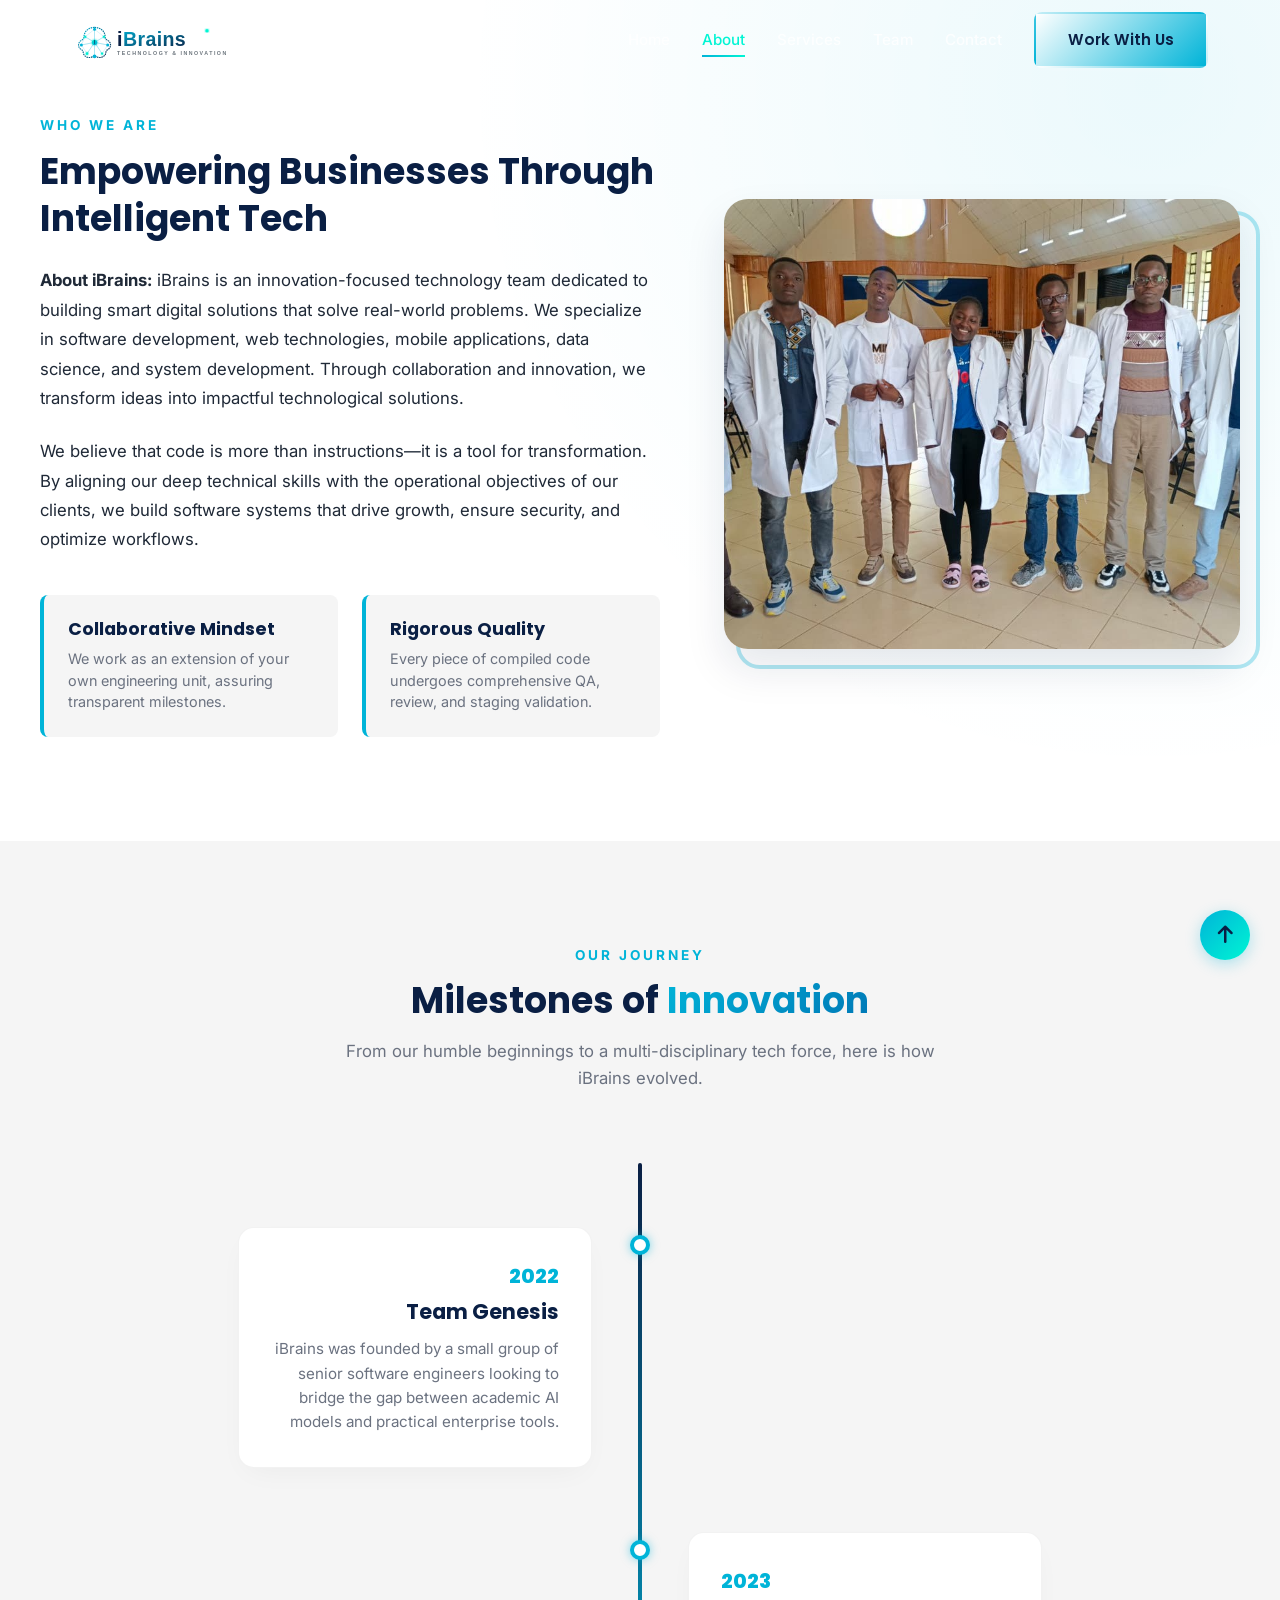
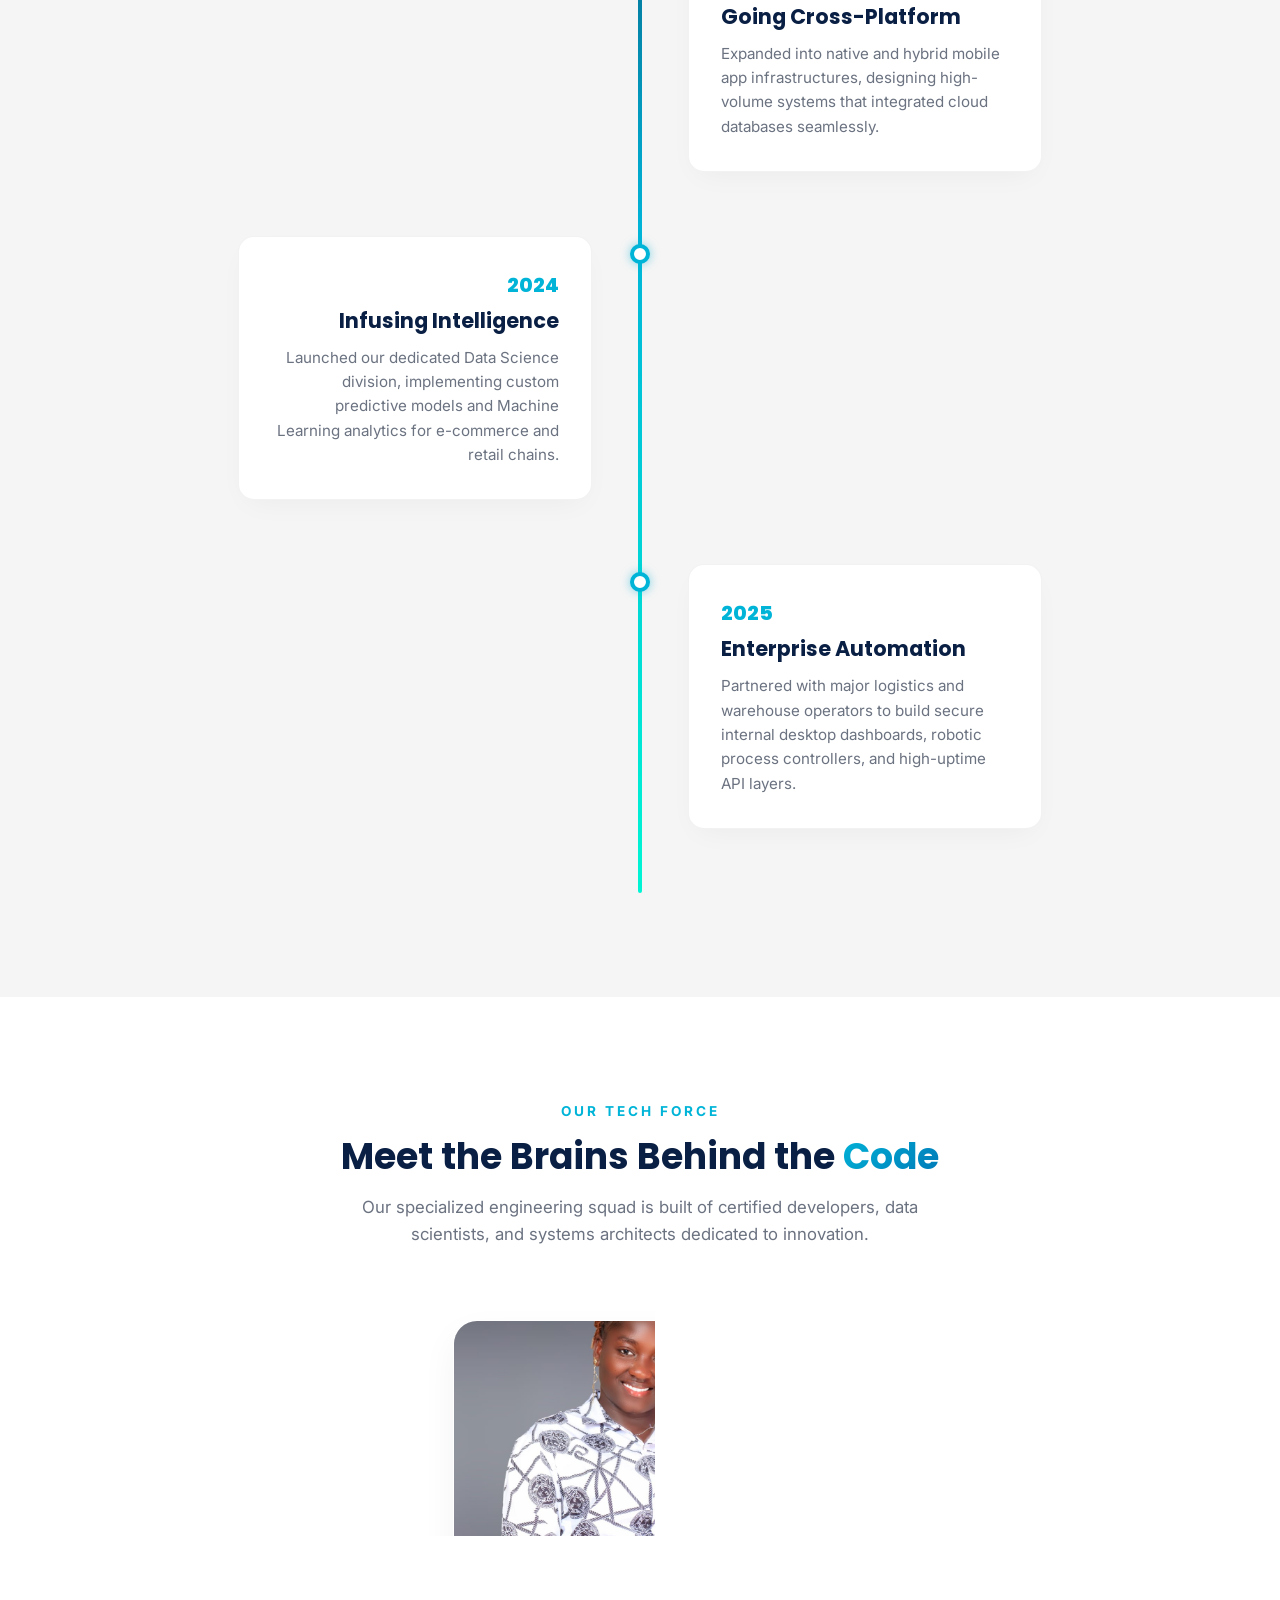
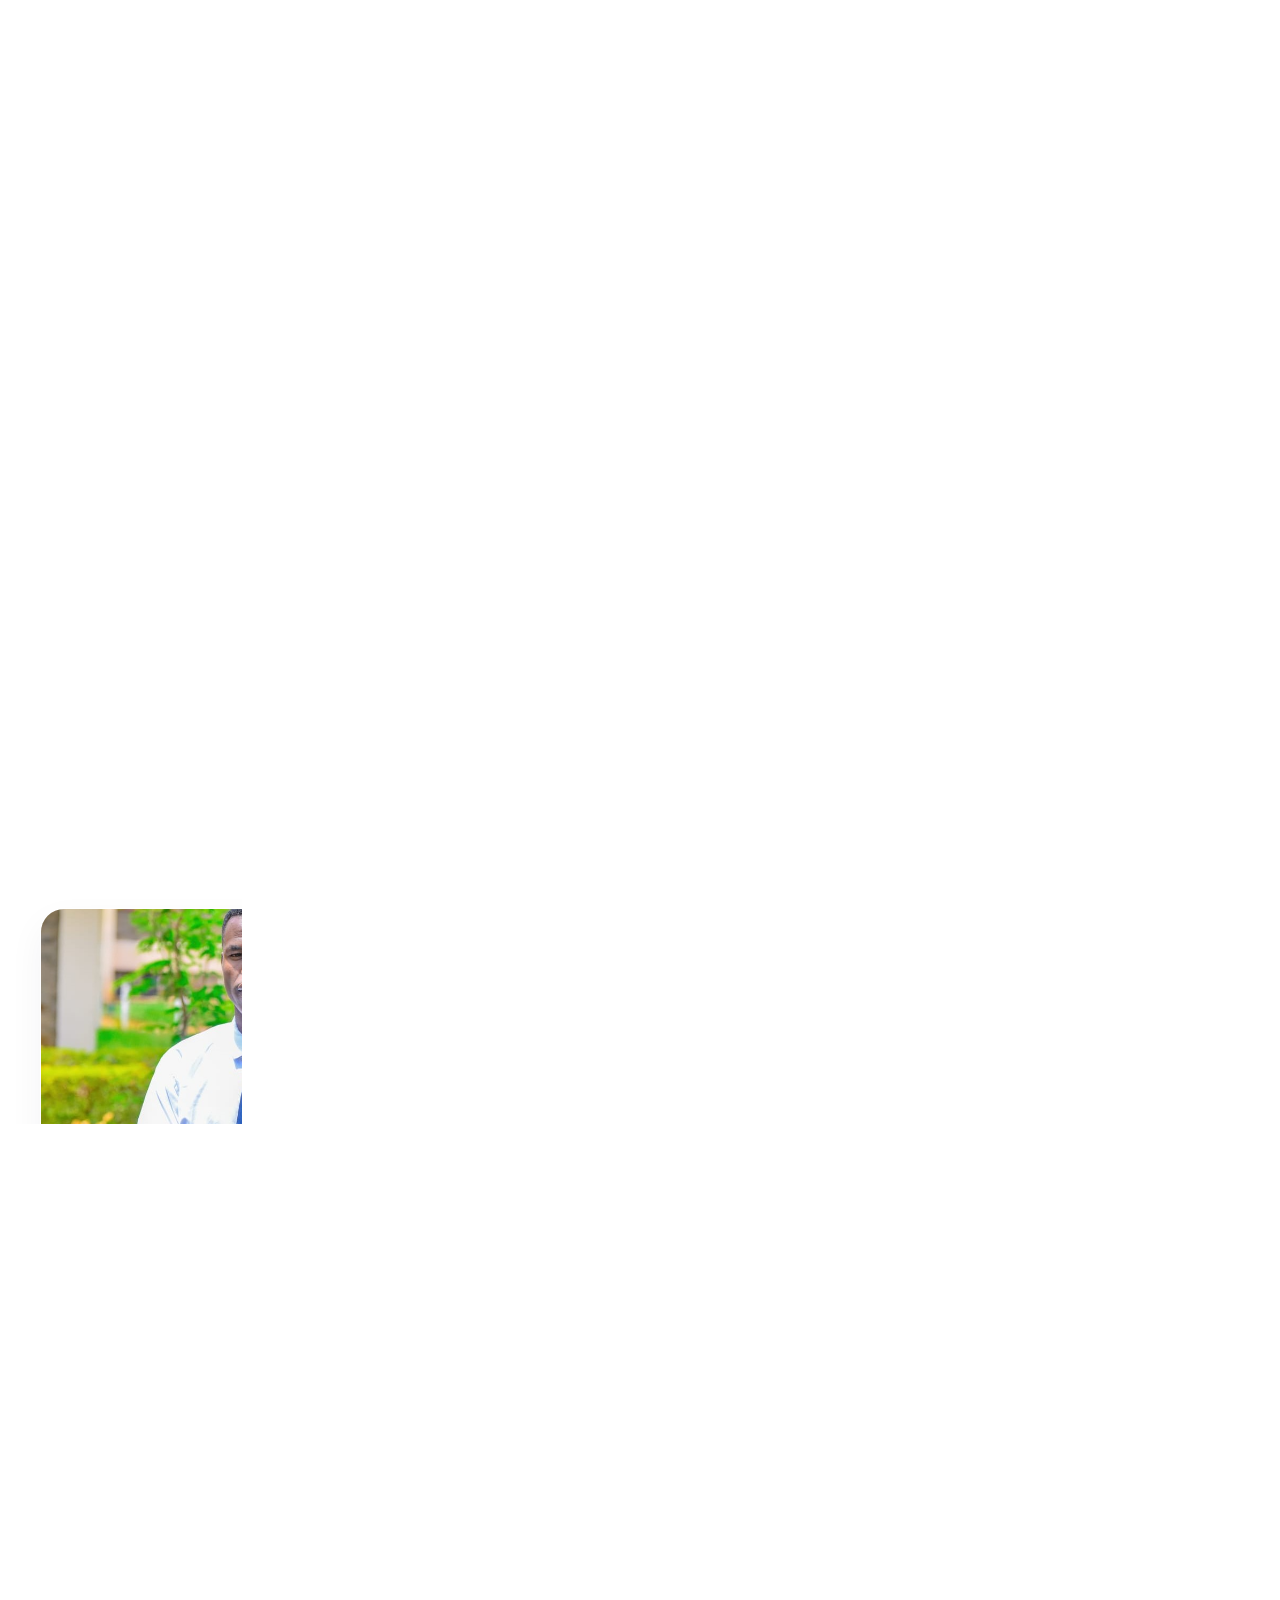
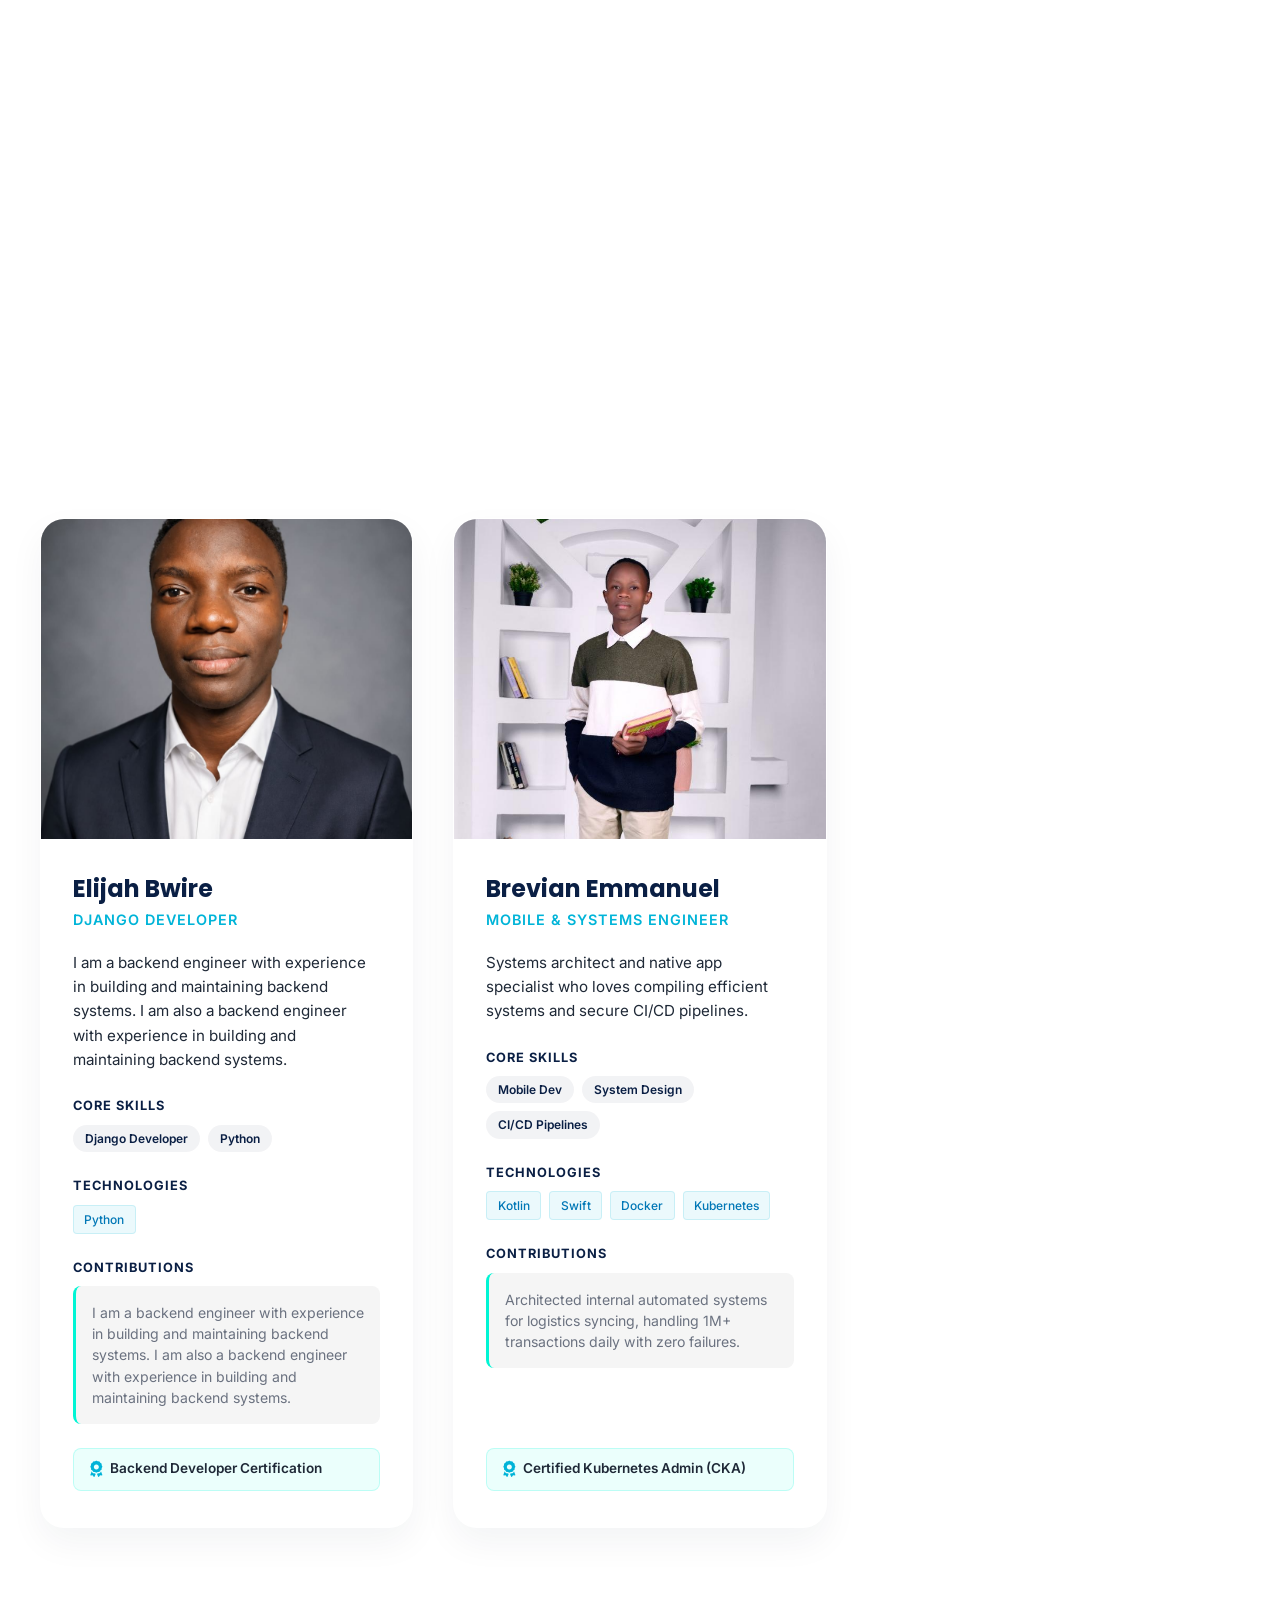
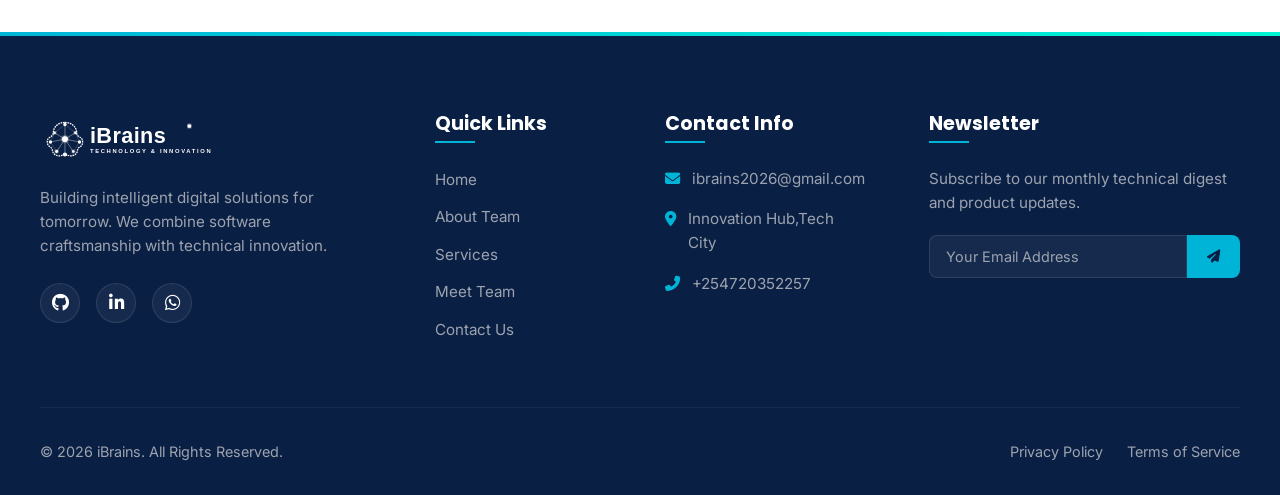
==== commit 58aa3597: "Update changes" ====
--- a/about.html
+++ b/about.html
@@ -266,14 +266,17 @@
             </div>
           </div>
           <div class="team-card-body">
-            <h3 class="team-member-name">Derick Chebon</h3>
+            <h3 class="team-member-name">Derrick Chebon</h3>
             <span class="team-member-role">Android Developer</span>
+            <span class="team-member-role">Mobile App Developer</span>
             <p class="team-member-bio">Android Developer passionate about building scalable, high-performance Android
               applications and delivering seamless user experiences across platforms.</p>
 
             <span class="team-card-section-title">Core Skills</span>
             <div class="team-skills-tags">
               <span>Android Development</span>
+              <span>Mobile App Development</span>
+
             </div>
 
             <span class="team-card-section-title">Technologies</span>
@@ -306,33 +309,33 @@
                     class="fab fa-github"></i></a>
                 <a href="https://www.linkedin.com/in/isaac-kipng-etich-b60646263?utm_source=share_via&utm_content=profile&utm_medium=member_android" target="_blank" aria-label="Isaac Kipng'etich LinkedIn"><i
                     class="fab fa-linkedin-in"></i></a>
-                <a href="https://isaackipngetich83-svg.github.io/portfolio/" target="_blank" aria-label="Isaac's Portfolio"><i
-                    class="fas fa-globe"></i></a>
-              </div>
-            </div>
-          </div>
-          <div class="team-card-body">
-            <h3 class="team-member-name">Isaac Kipng'etich</h3>
-            <span class="team-member-role">Photographer and Data analyst </span>
-            <p class="team-member-bio">Passionate about data analysis and photography, with a knack for transforming
+                <a href="https://portfolio-six-hazel-37.vercel.app" target="_blank" aria-label="Isaac's Portfolio"><i
+                    class="fas fa-globe"></i></a>
+              </div>
+            </div>
+          </div>
+          <div class="team-card-body">
+            <h3 class="team-member-name">Isaac Kipngetich</h3>
+            <span class="team-member-role">Android developer and Data analyst </span>
+            <p class="team-member-bio">Passionate about data analysis and Android development, with a knack for transforming
               raw data into meaningful insights and capturing compelling visuals.</p>
 
             <span class="team-card-section-title">Core Skills</span>
             <div class="team-skills-tags">
               <span>Data Analysis</span>
-              <span>Photography</span>
+              <span>Android development</span>
             </div>
 
             <span class="team-card-section-title">Technologies</span>
             <div class="team-tech-tags">
               <span>Python</span>
               <span>Data Analysis</span>
-              <span>Photography</span>
+              <span>Android developer</span>
             </div>  
 
             <span class="team-card-section-title">Contributions</span>
             <p class="team-contributions">Responsible for analyzing complex datasets and providing actionable insights to
-              the team. Also skilled in photography, capturing key moments and visuals for projects.</p>
+              the team. Also skilled in Android developing.</p>
 
             <div class="team-certifications">
               <i class="fas fa-award"></i>
@@ -481,7 +484,7 @@
             <img src="assets/team/Brevian.png" alt="Brevian Emmanuel">
             <div class="team-img-overlay">
               <div class="team-card-socials">
-                <a href="https://github.com/brave-0001" target="_blank" aria-label="Brevian Emamanuel GitHub"><i
+                <a href="https://github.com/brevianJekem" target="_blank" aria-label="Brevian Emamanuel GitHub"><i
                     class="fab fa-github"></i></a>
                 <a href="https://linkedin.com/in/brevian-emamanuel" target="_blank" aria-label="Brevian Emamanuel"><i
                     class="fab fa-linkedin-in"></i></a>
@@ -538,11 +541,11 @@
         <p>Building intelligent digital solutions for tomorrow. We combine software craftsmanship with technical
           innovation.</p>
         <div class="footer-socials">
-          <a href="https://github.com/ibrains-team" target="_blank" aria-label="GitHub"><i
+          <a href="https://github.com/iBrain-Inc" target="_blank" aria-label="GitHub"><i
               class="fab fa-github"></i></a>
-          <a href="https://linkedin.com/company/ibrains" target="_blank" aria-label="LinkedIn"><i
+          <a href="https://www.linkedin.com/in/ibrain-inc-b97852416/?isSelfProfile=true" target="_blank" aria-label="LinkedIn"><i
               class="fab fa-linkedin-in"></i></a>
-          <a href="https://wa.me/1234567890" target="_blank" aria-label="WhatsApp"><i class="fab fa-whatsapp"></i></a>
+          <a href="https://wa.me/0720352257" target="_blank" aria-label="WhatsApp"><i class="fab fa-whatsapp"></i></a>
         </div>
       </div>
       <div class="footer-links">
@@ -558,9 +561,9 @@
       <div class="footer-contact">
         <h3>Contact Info</h3>
         <ul>
-          <li><i class="fas fa-envelope"></i> <span>info@ibrains.tech</span></li>
-          <li><i class="fas fa-map-marker-alt"></i> <span>Innovation Hub, Silicon Alley, Tech City, NY 10001</span></li>
-          <li><i class="fas fa-phone-alt"></i> <span>+1 (234) 567-890</span></li>
+          <li><i class="fas fa-envelope"></i> <span>ibrains2026@gmail.com</span></li>
+          <li><i class="fas fa-map-marker-alt"></i> <span>Innovation Hub,Tech City </span></li>
+          <li><i class="fas fa-phone-alt"></i> <span>+254720352257</span></li>
         </ul>
       </div>
       <div class="footer-newsletter">
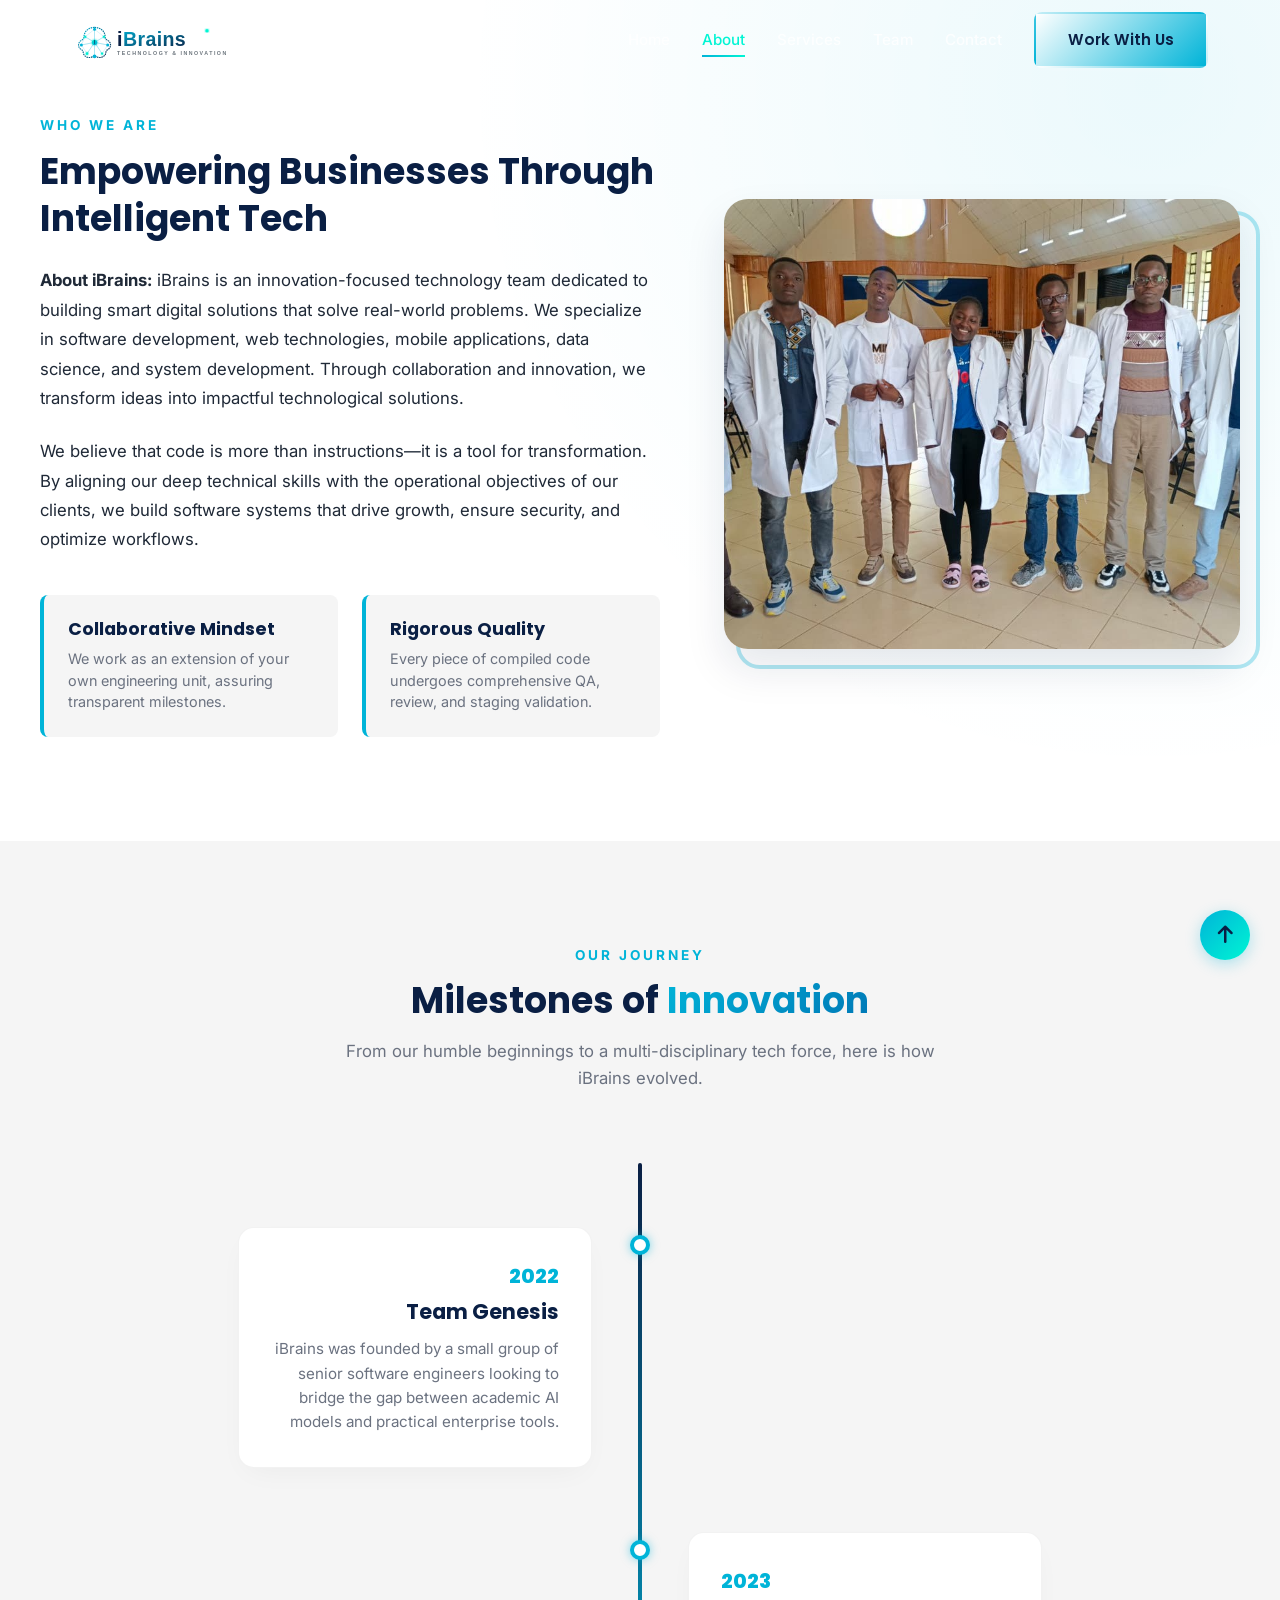
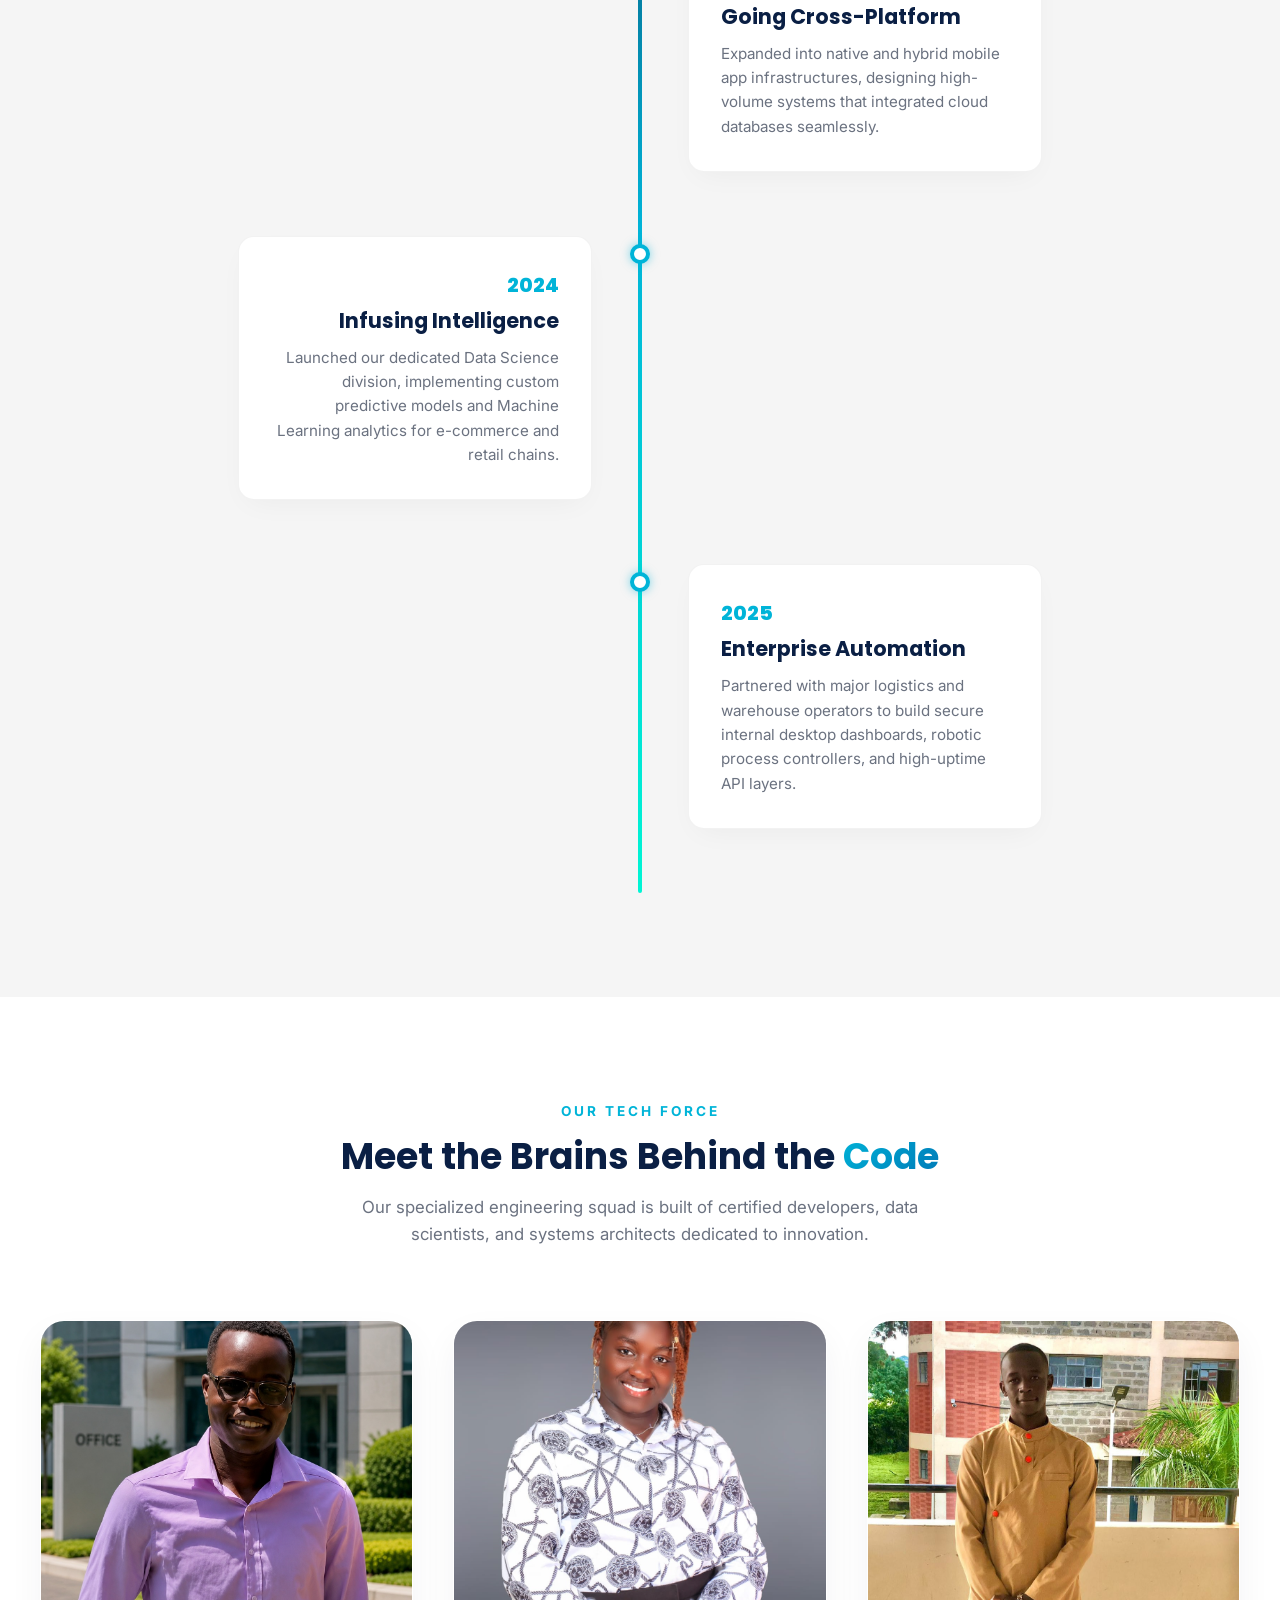
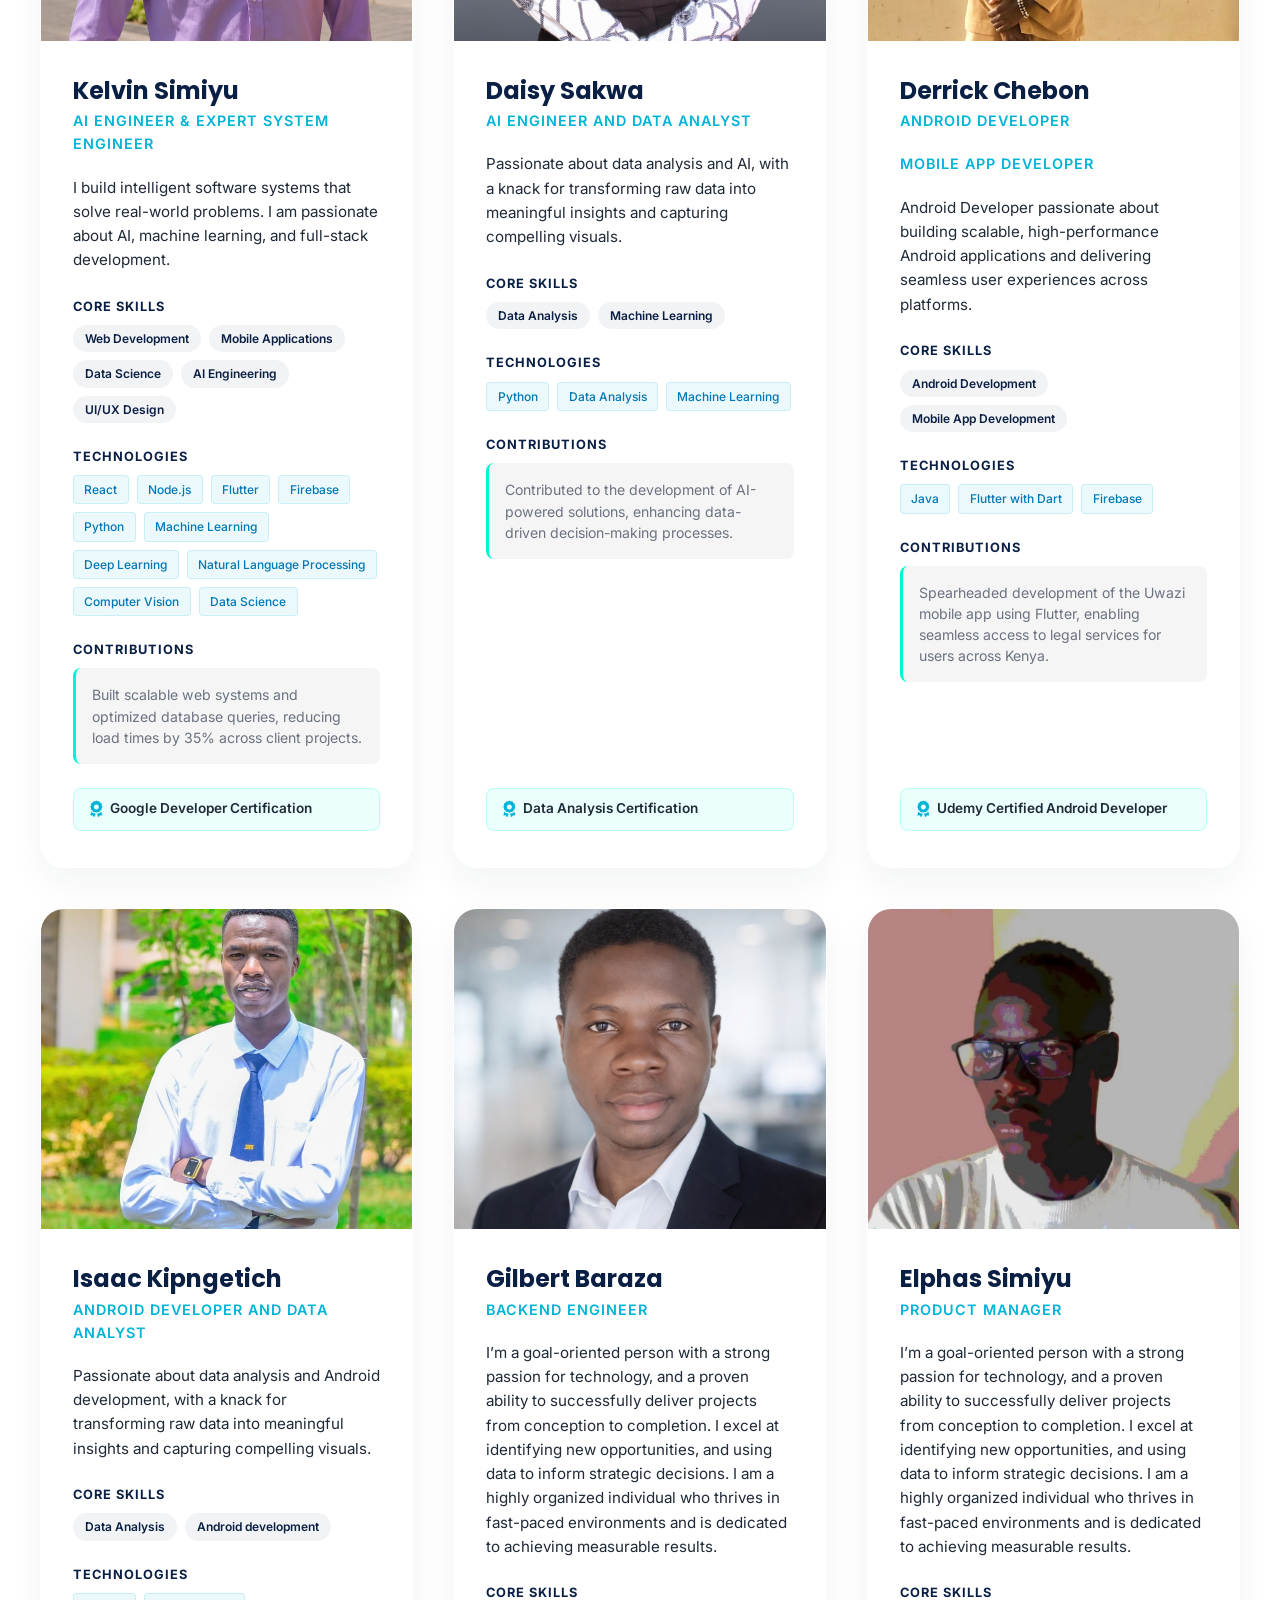
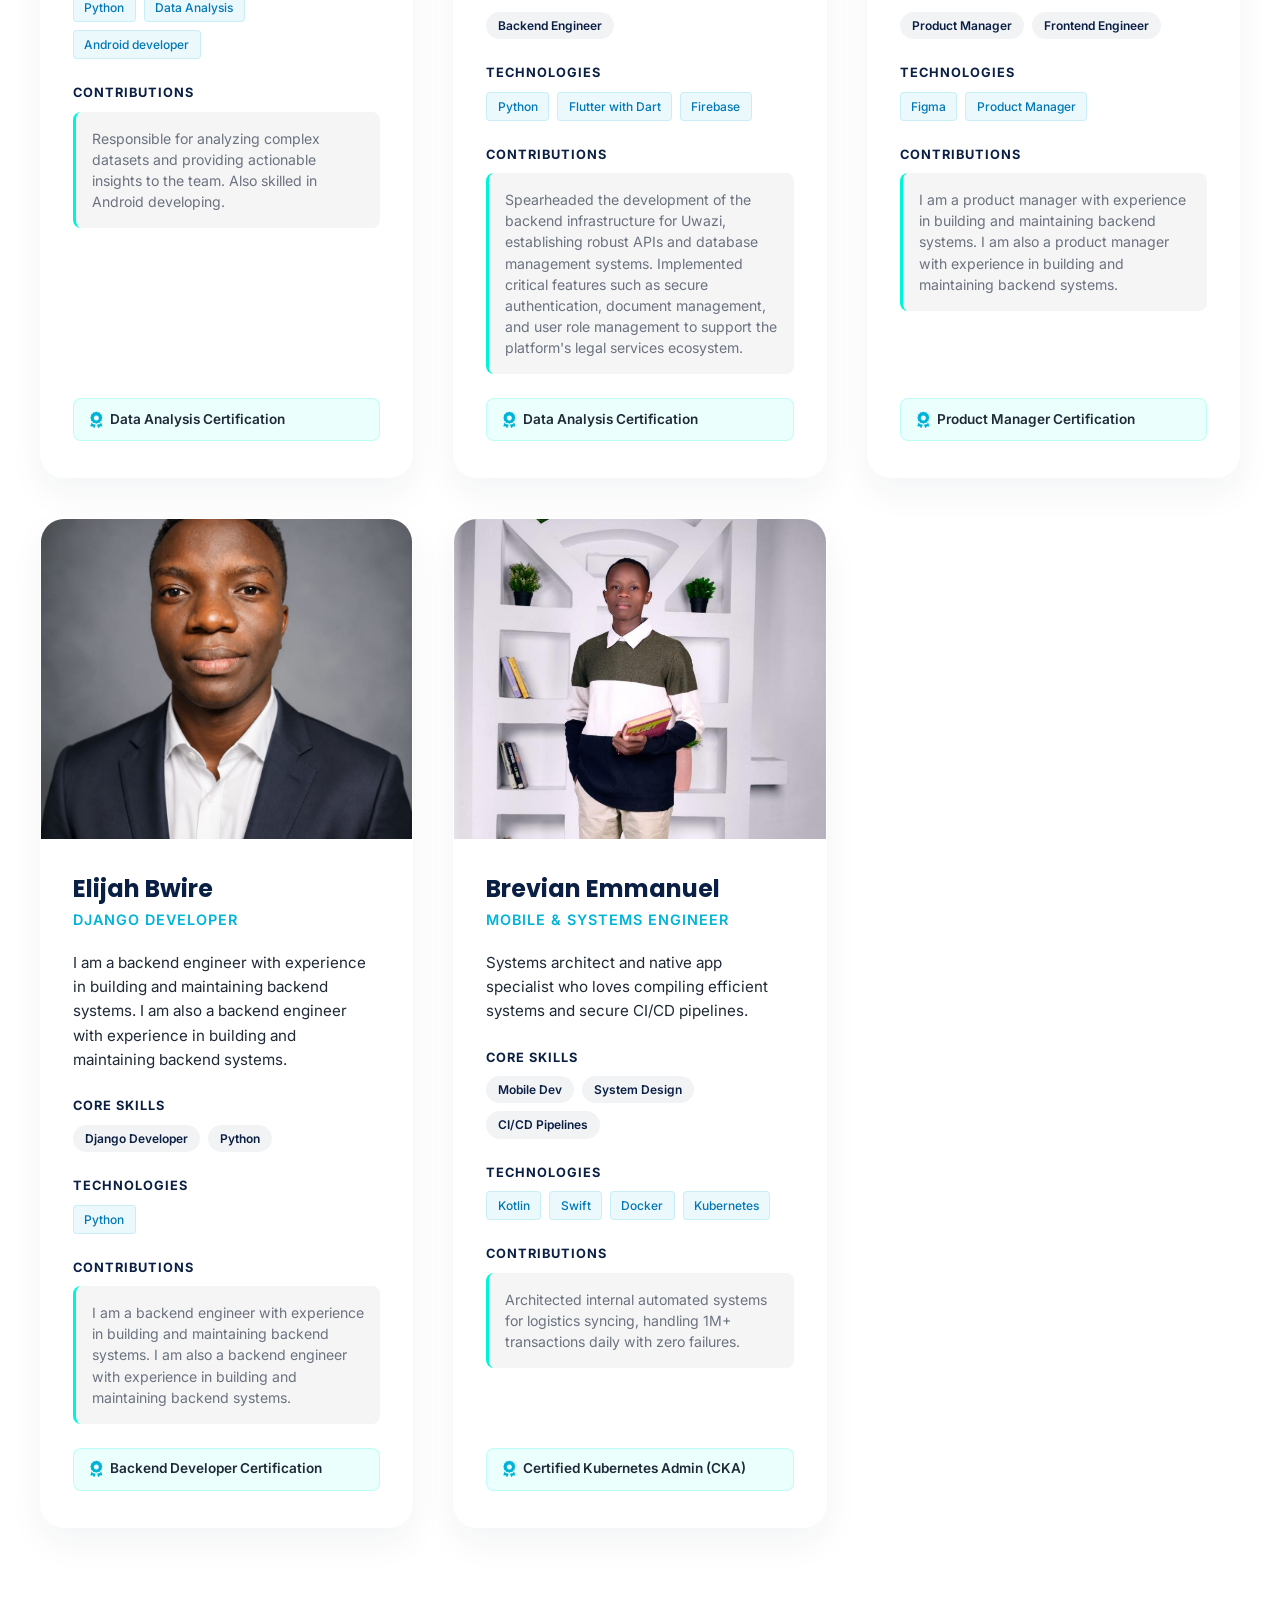
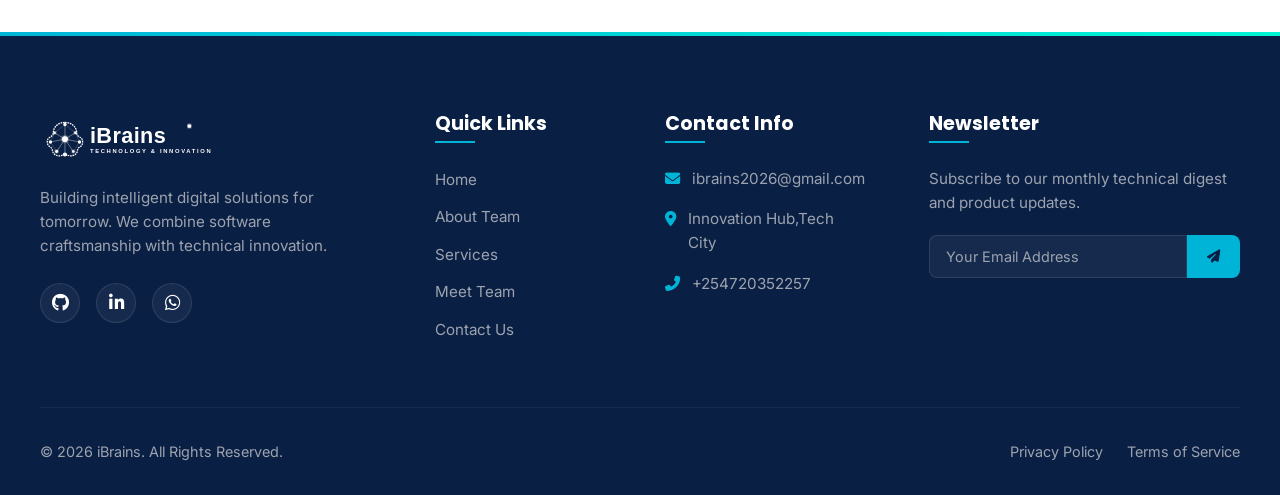
==== commit 75dffd6a: "Update changes" ====
--- a/about.html
+++ b/about.html
@@ -545,7 +545,7 @@
               class="fab fa-github"></i></a>
           <a href="https://www.linkedin.com/in/ibrain-inc-b97852416/?isSelfProfile=true" target="_blank" aria-label="LinkedIn"><i
               class="fab fa-linkedin-in"></i></a>
-          <a href="https://wa.me/0720352257" target="_blank" aria-label="WhatsApp"><i class="fab fa-whatsapp"></i></a>
+          <a href="https://wa.me/+254720352257" target="_blank" aria-label="WhatsApp"><i class="fab fa-whatsapp"></i></a>
         </div>
       </div>
       <div class="footer-links">
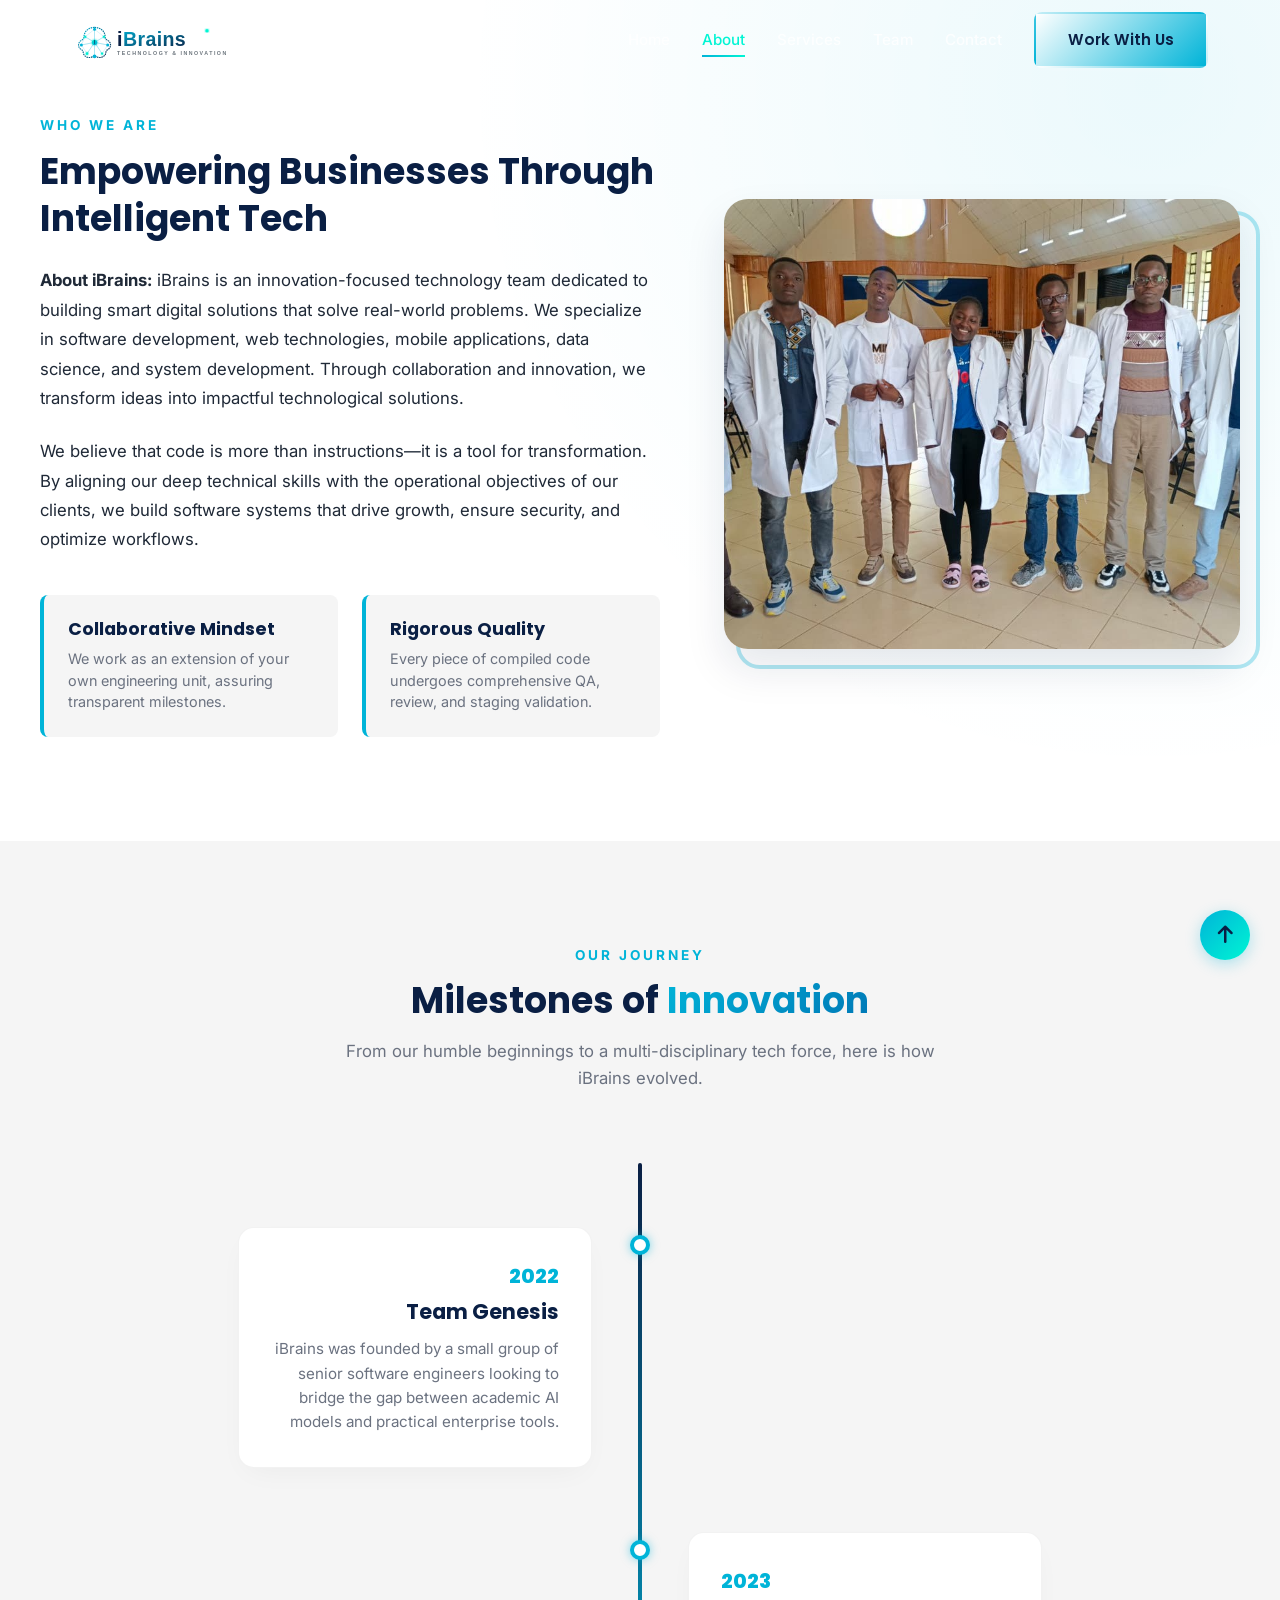
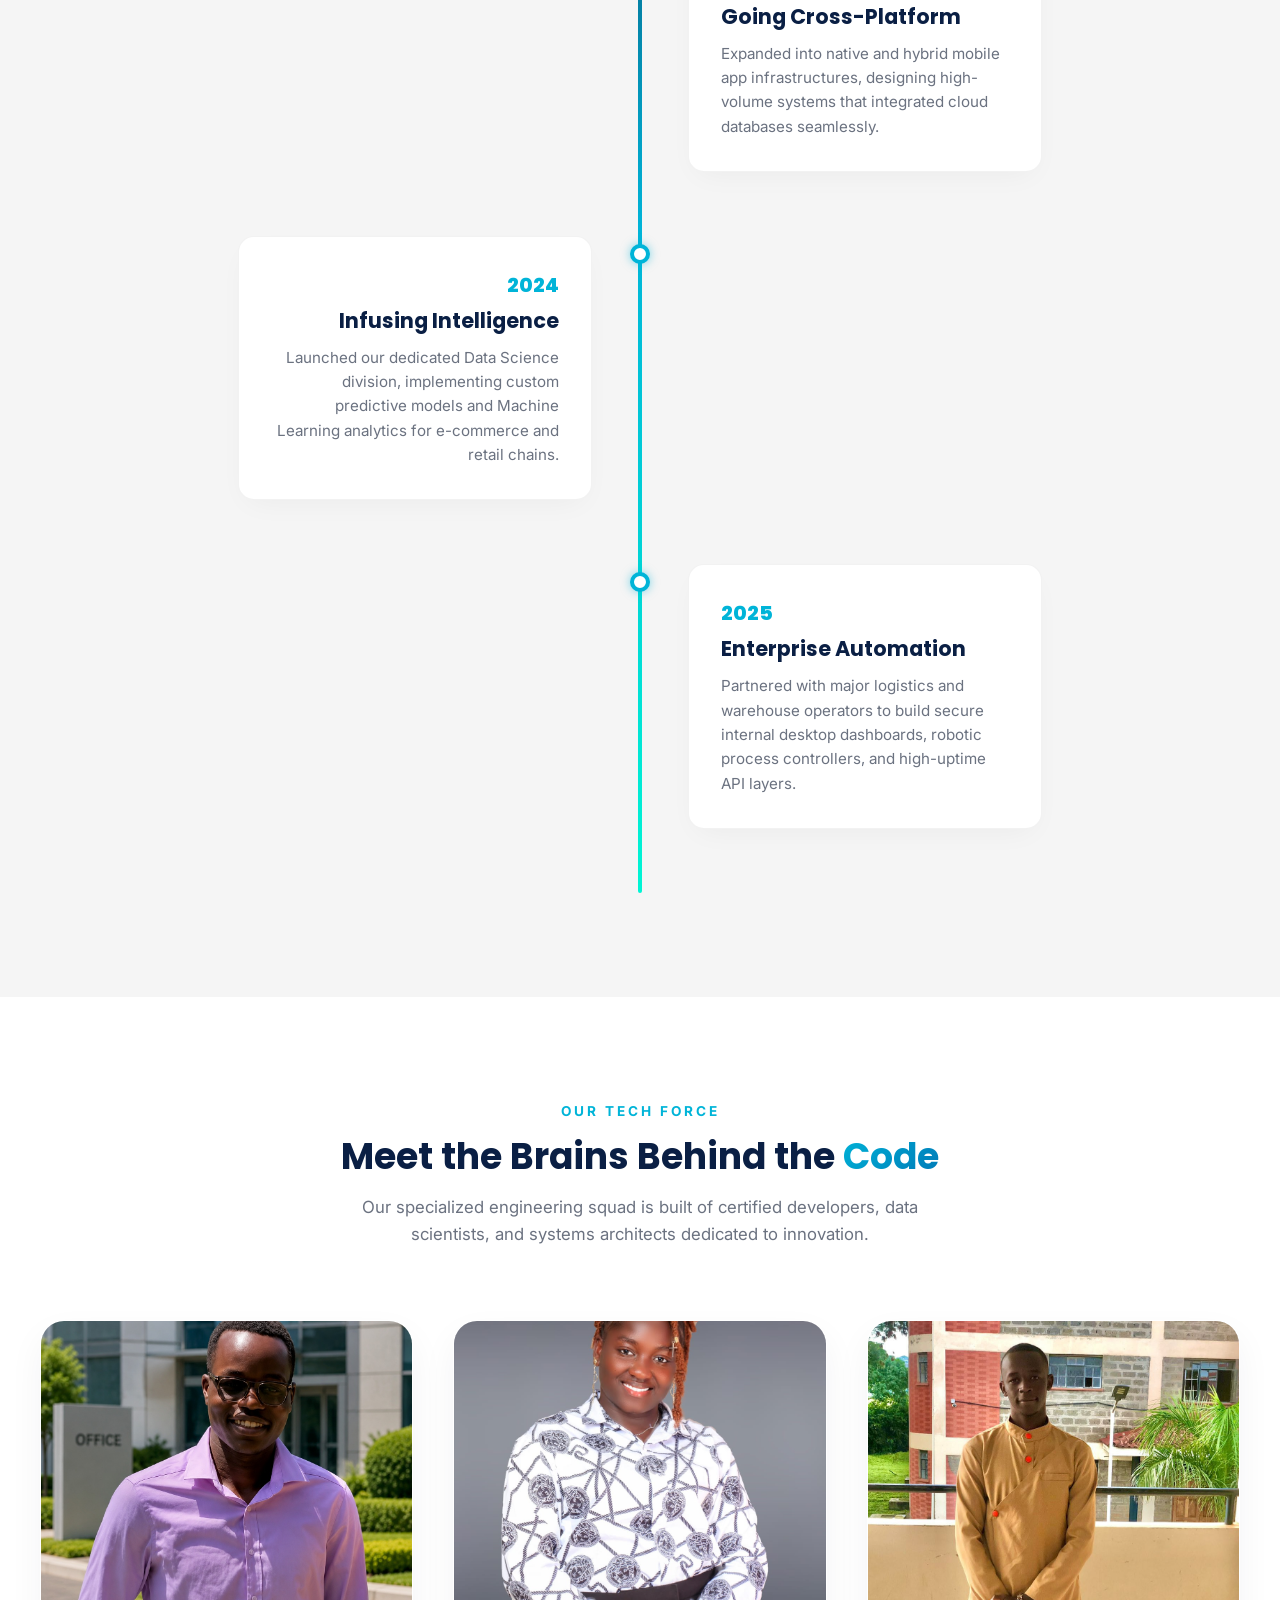
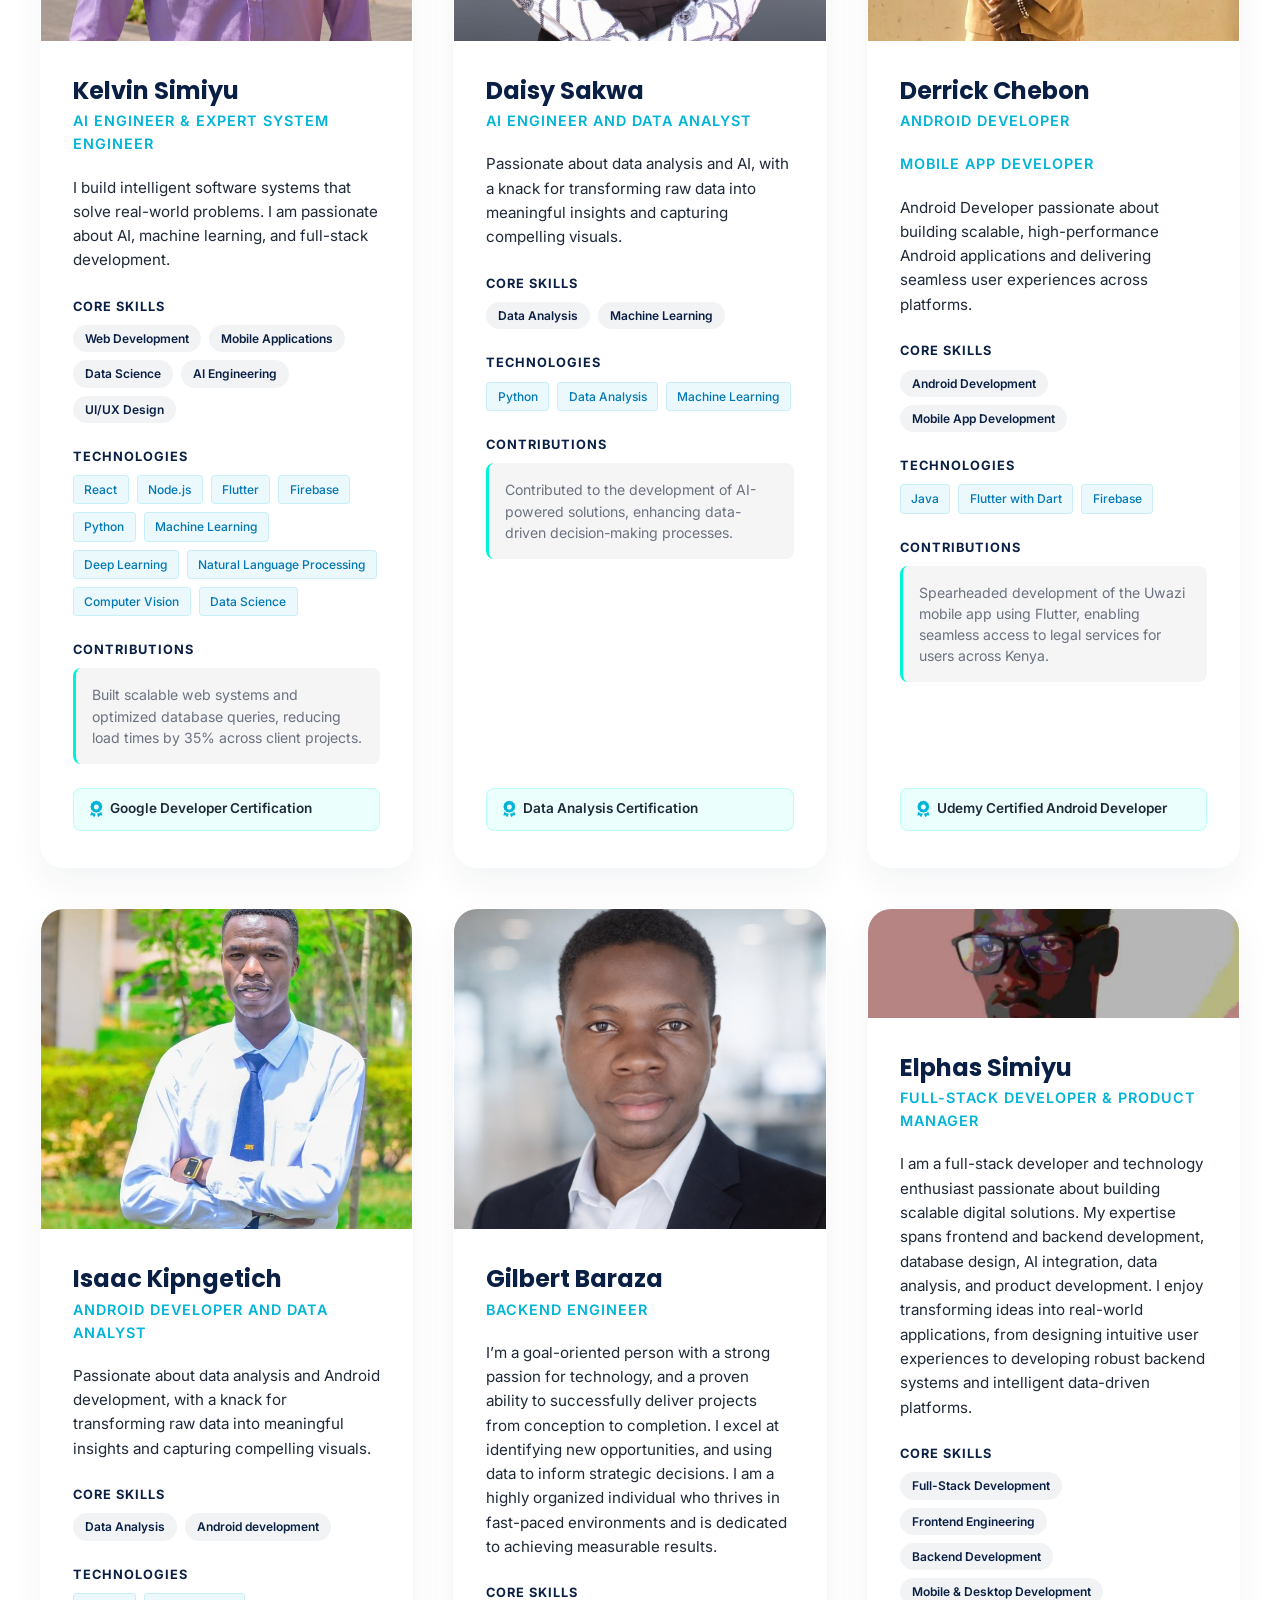
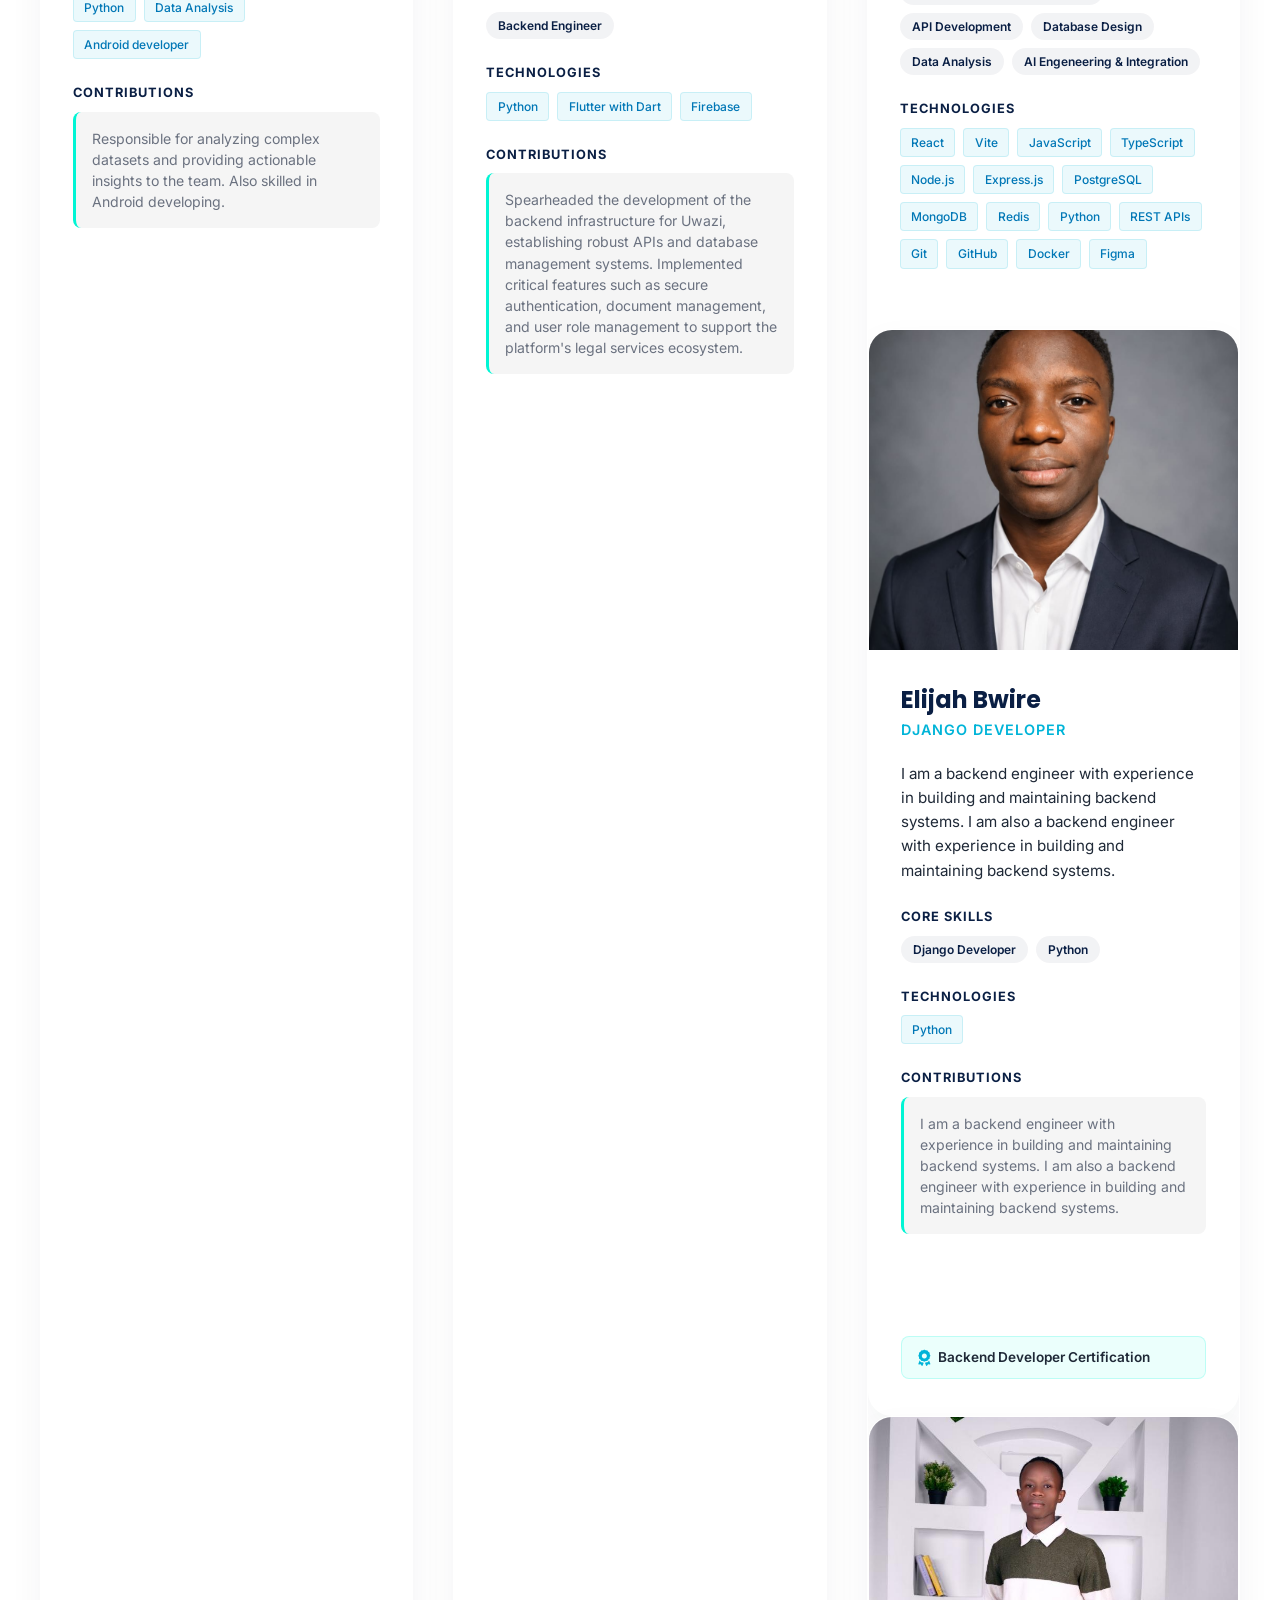
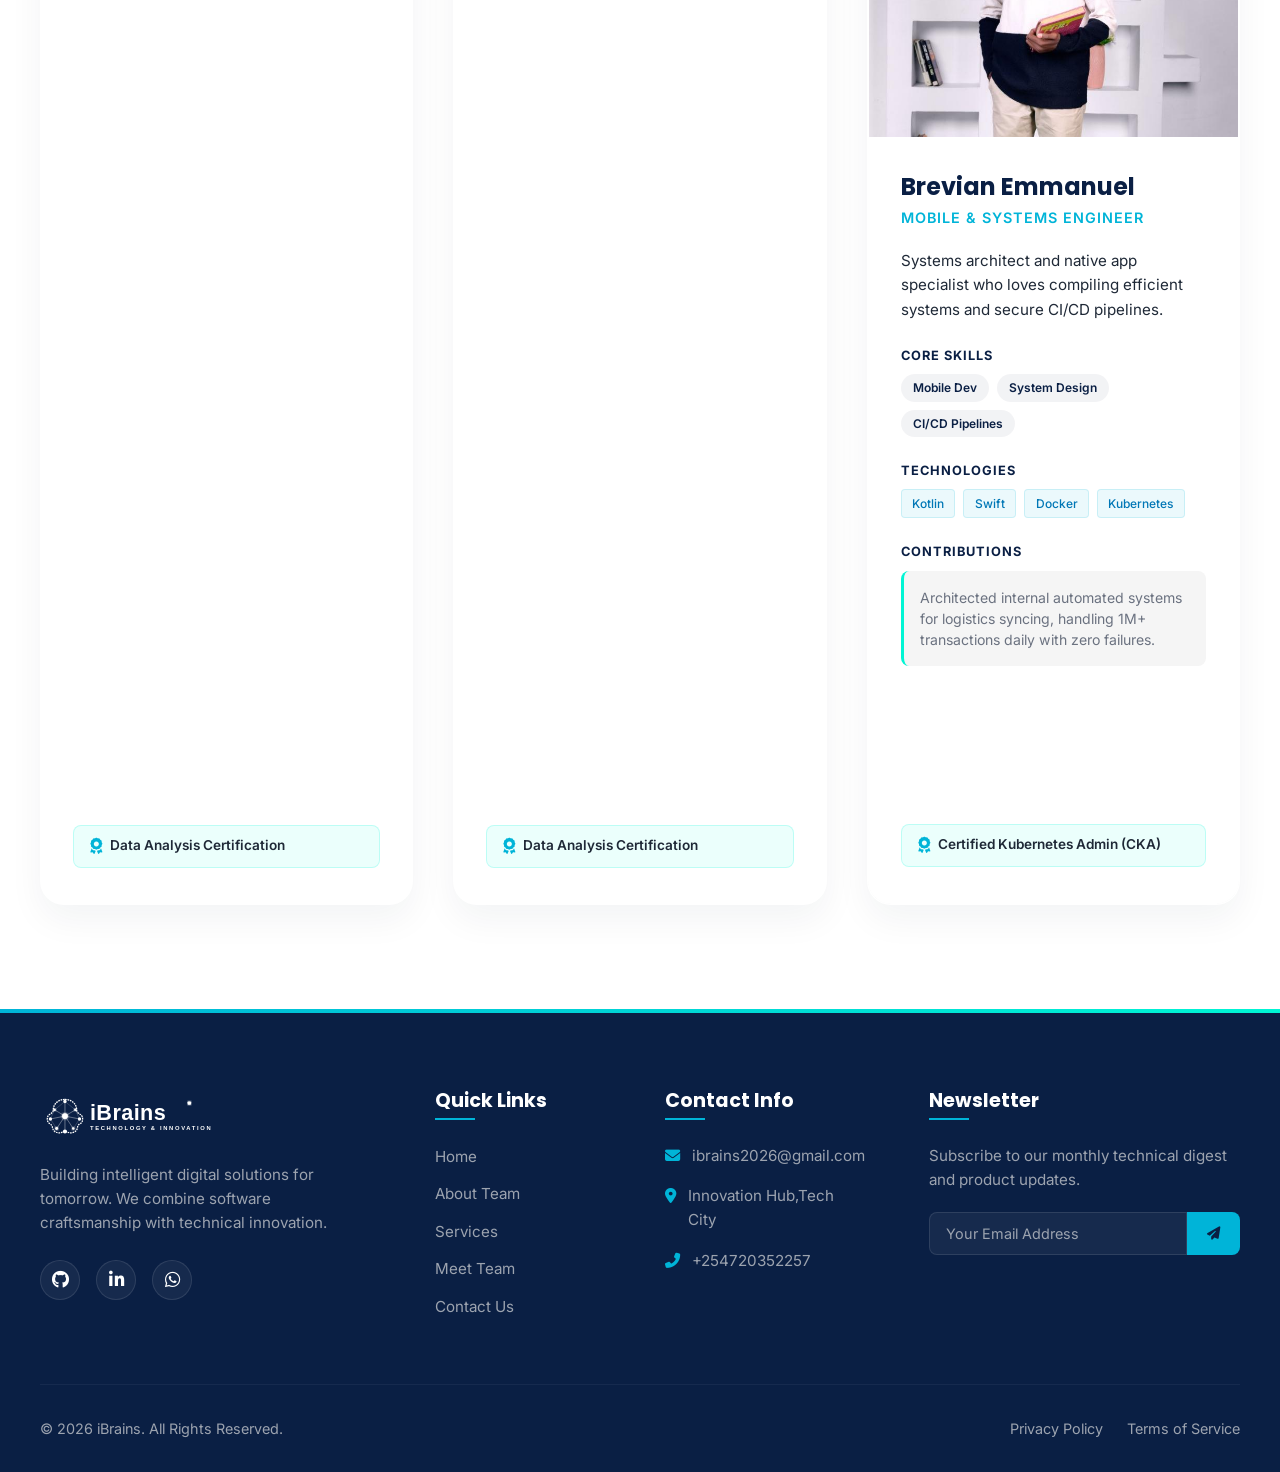
==== commit 7db58eae: "elphas simiyu - Revise Elphas Simiyu's role, bio, skills, and technologies Updated team member role " ====
--- a/about.html
+++ b/about.html
@@ -403,30 +403,48 @@
           </div>
           <div class="team-card-body">
             <h3 class="team-member-name">Elphas Simiyu</h3>
-            <span class="team-member-role">Product Manager</span>
-            <p class="team-member-bio">I’m a goal-oriented person with a strong passion for technology, and a proven ability to successfully deliver projects from conception to completion. I excel at identifying new opportunities, and using data to inform strategic decisions. I am a highly organized individual who thrives in fast-paced environments and is dedicated to achieving measurable results.</p>
-            <span class="team-card-section-title">Core Skills</span>
-            <div class="team-skills-tags">
-              <span>Product Manager</span>
-              <span>Frontend Engineer</span>
-             
-            </div>
-
-            <span class="team-card-section-title">Technologies</span>
-            <div class="team-tech-tags">
+            <span class="team-member-role">Full-Stack Developer & Product Manager</span>
+          
+            <p class="team-member-bio">
+              I am a full-stack developer and technology enthusiast passionate about
+              building scalable digital solutions. My expertise spans frontend and
+              backend development, database design, AI integration, data analysis,
+              and product development. I enjoy transforming ideas into real-world
+              applications, from designing intuitive user experiences to developing
+              robust backend systems and intelligent data-driven platforms.
+            </p>
+          
+            <span class="team-card-section-title">Core Skills</span>
+            <div class="team-skills-tags">
+              <span>Full-Stack Development</span>
+              <span>Frontend Engineering</span>
+              <span>Backend Development</span>
+              <span>Mobile & Desktop Development</span>
+              <span>API Development</span>
+              <span>Database Design</span>
+              <span>Data Analysis</span>
+              <span>AI Engeneering & Integration</span>
+            </div>
+          
+            <span class="team-card-section-title">Technologies</span>
+            <div class="team-tech-tags">
+              <span>React</span>
+              <span>Vite</span>
+              <span>JavaScript</span>
+              <span>TypeScript</span>
+              <span>Node.js</span>
+              <span>Express.js</span>
+              <span>PostgreSQL</span>
+              <span>MongoDB</span>
+              <span>Redis</span>
+              <span>Python</span>
+              <span>REST APIs</span>
+              <span>Git</span>
+              <span>GitHub</span>
+              <span>Docker</span>
               <span>Figma</span>
-              <span>Product Manager</span>
-            </div>  
-
-            <span class="team-card-section-title">Contributions</span>
-            <p class="team-contributions">I am a product manager with experience in building and maintaining backend systems. I am also a product manager with experience in building and maintaining backend systems.</p>
-
-            <div class="team-certifications">
-              <i class="fas fa-award"></i>
-              <span>Product Manager Certification</span>
-            </div>
-          </div>
-        </div>
+            </div>
+          </div>
 
 
 
@@ -589,4 +607,4 @@
   <script src="js/main.js"></script>
 </body>
 
-</html>+</html>
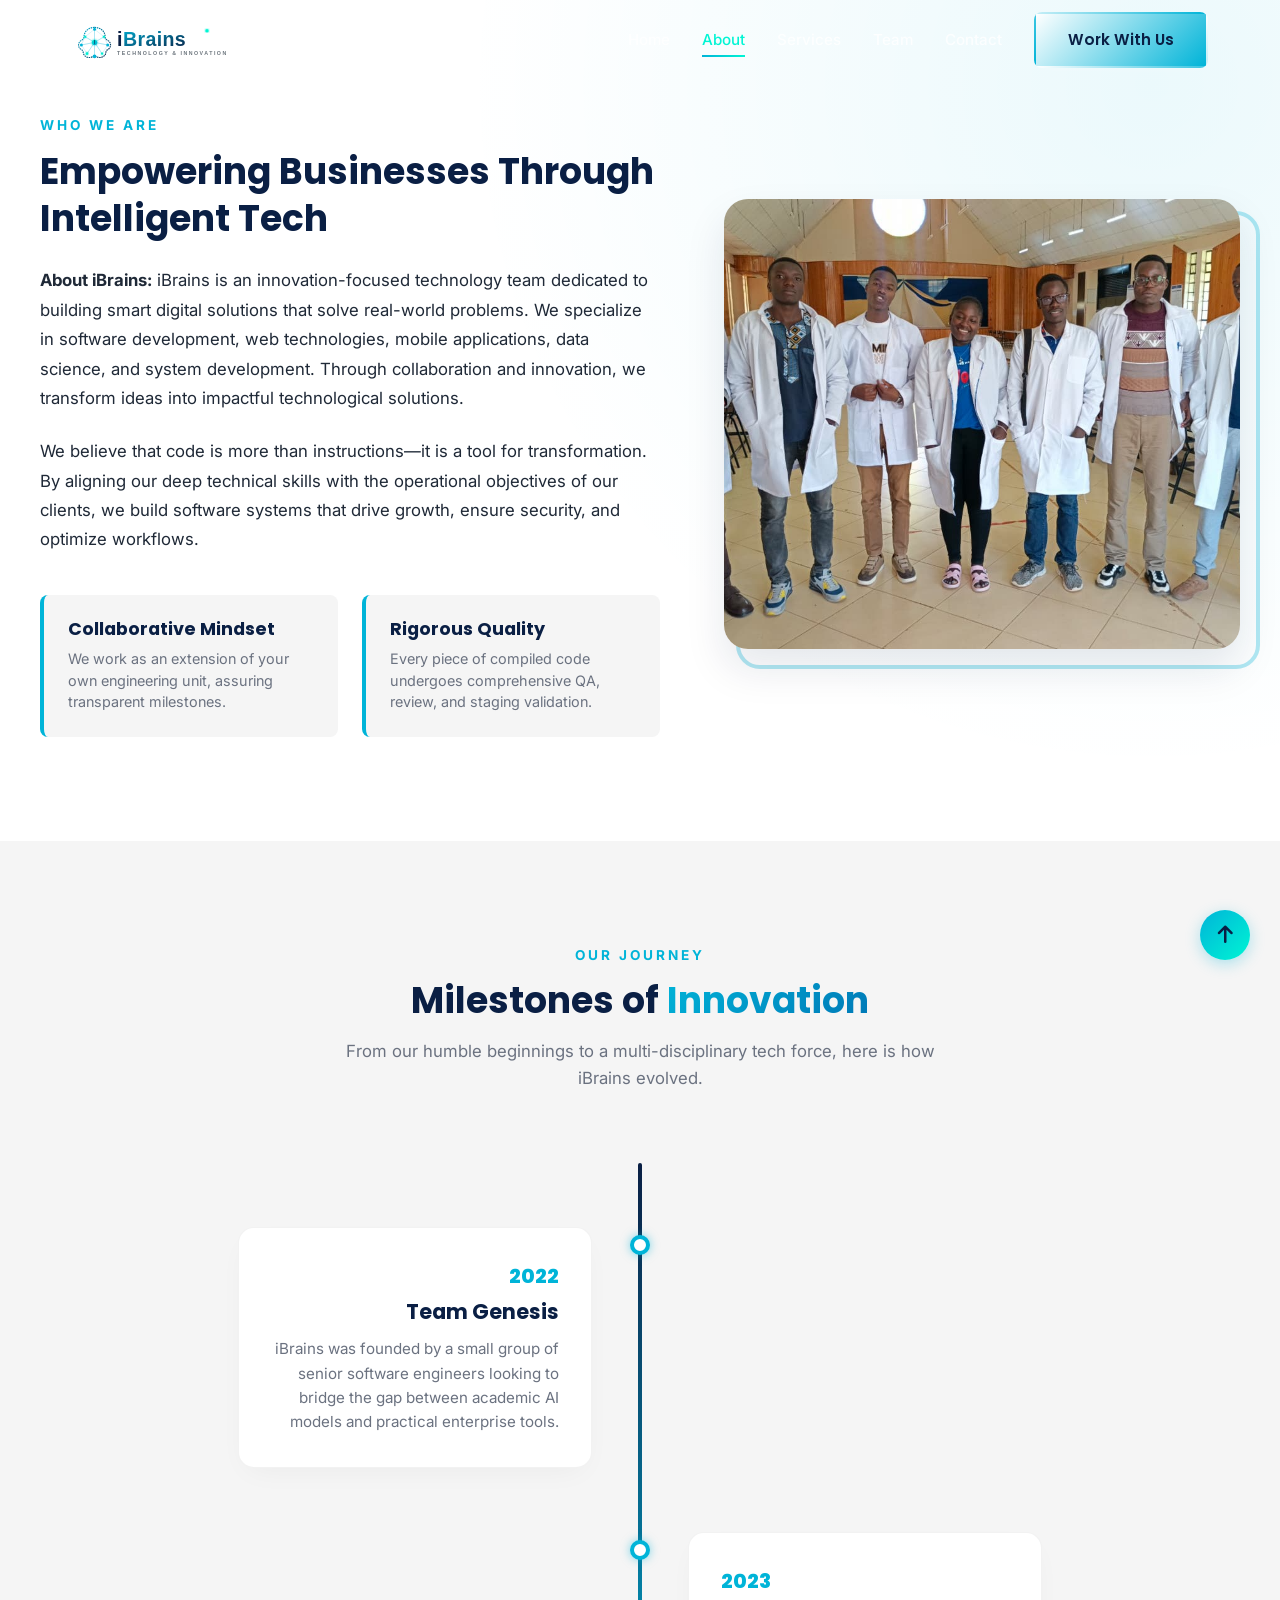
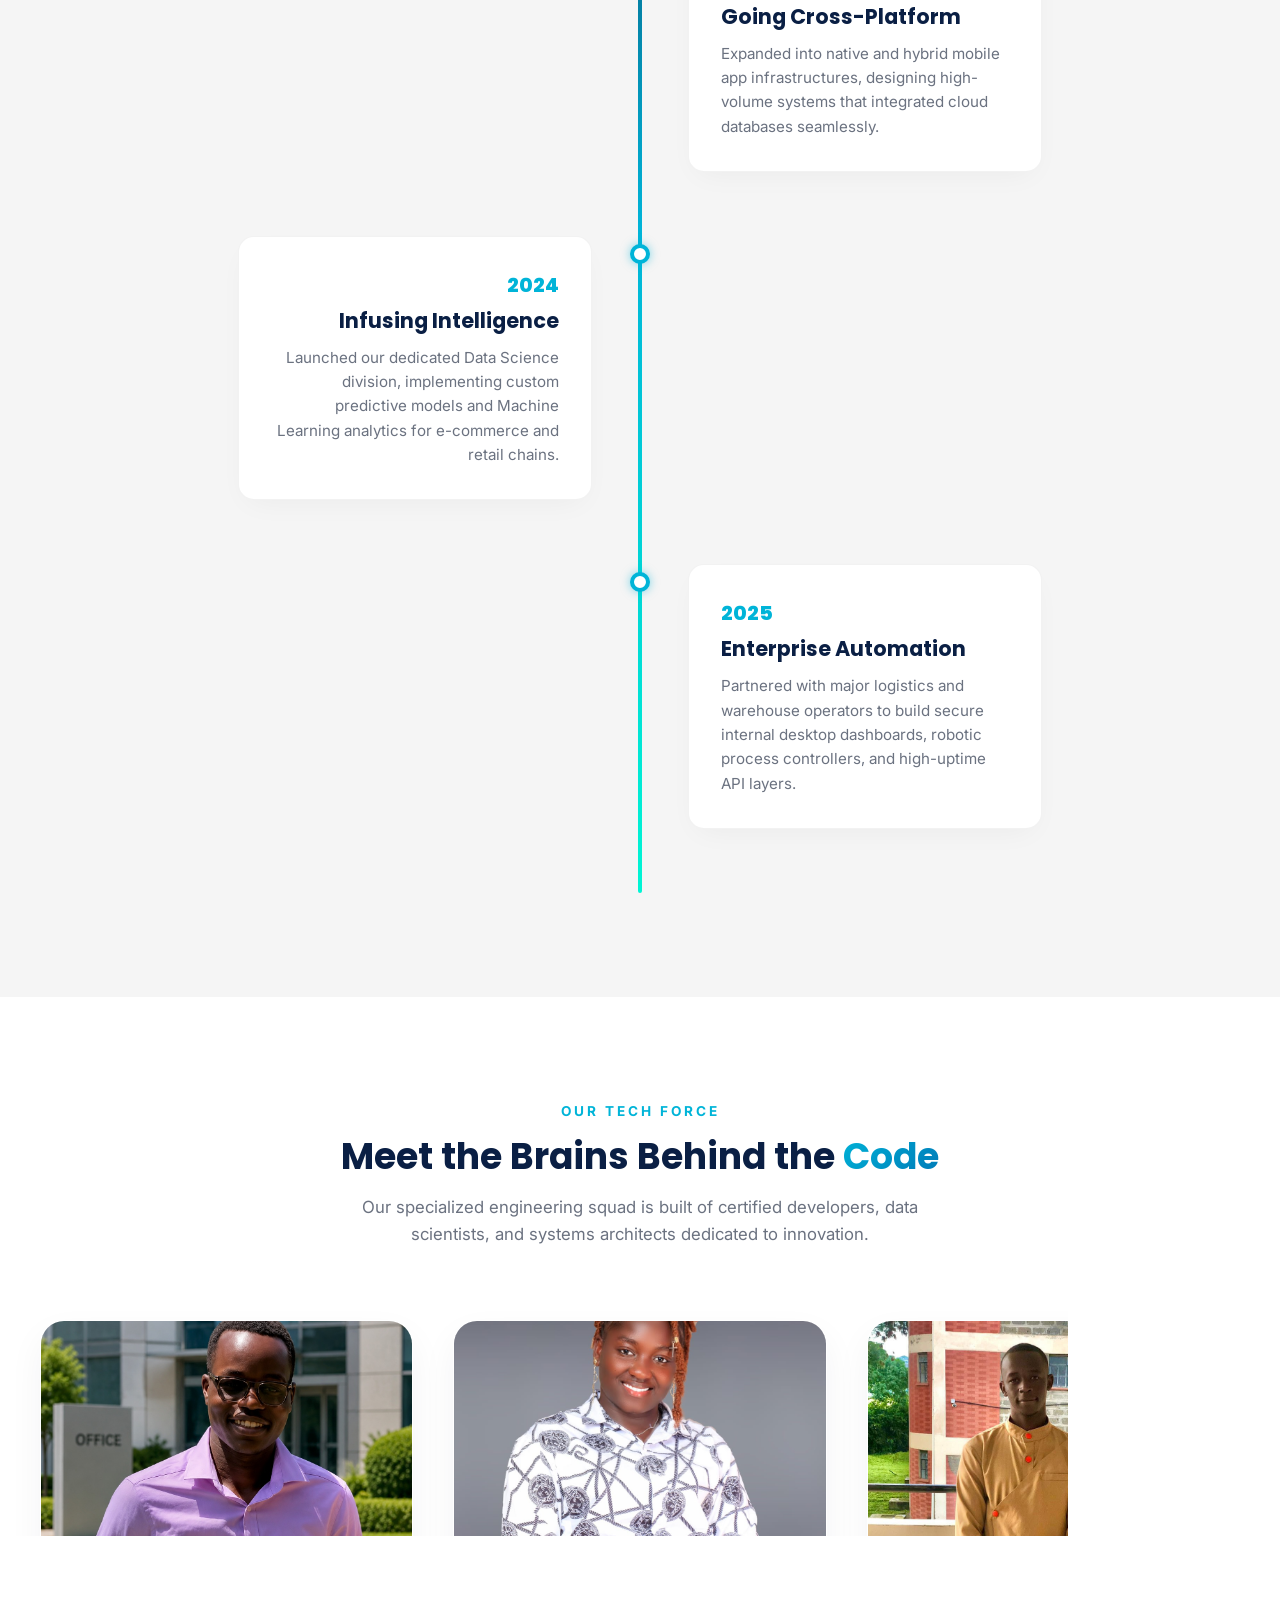
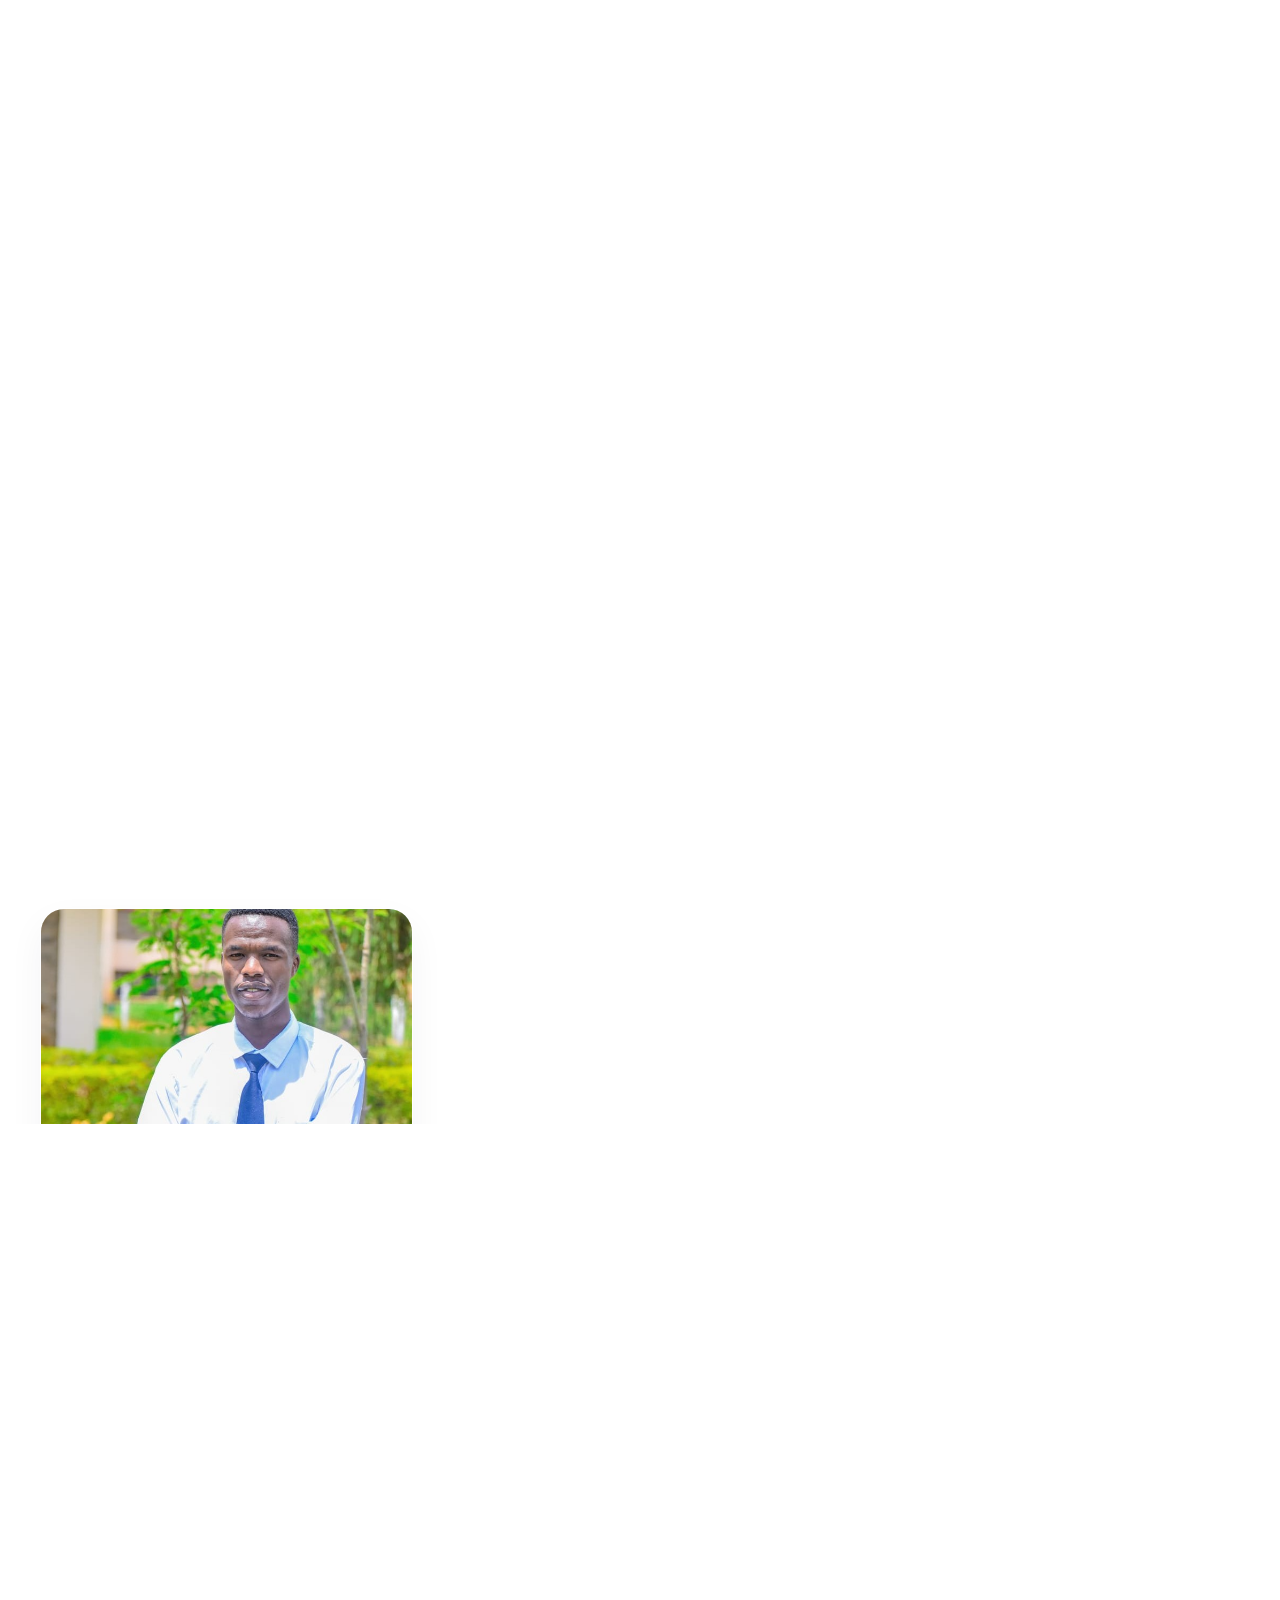
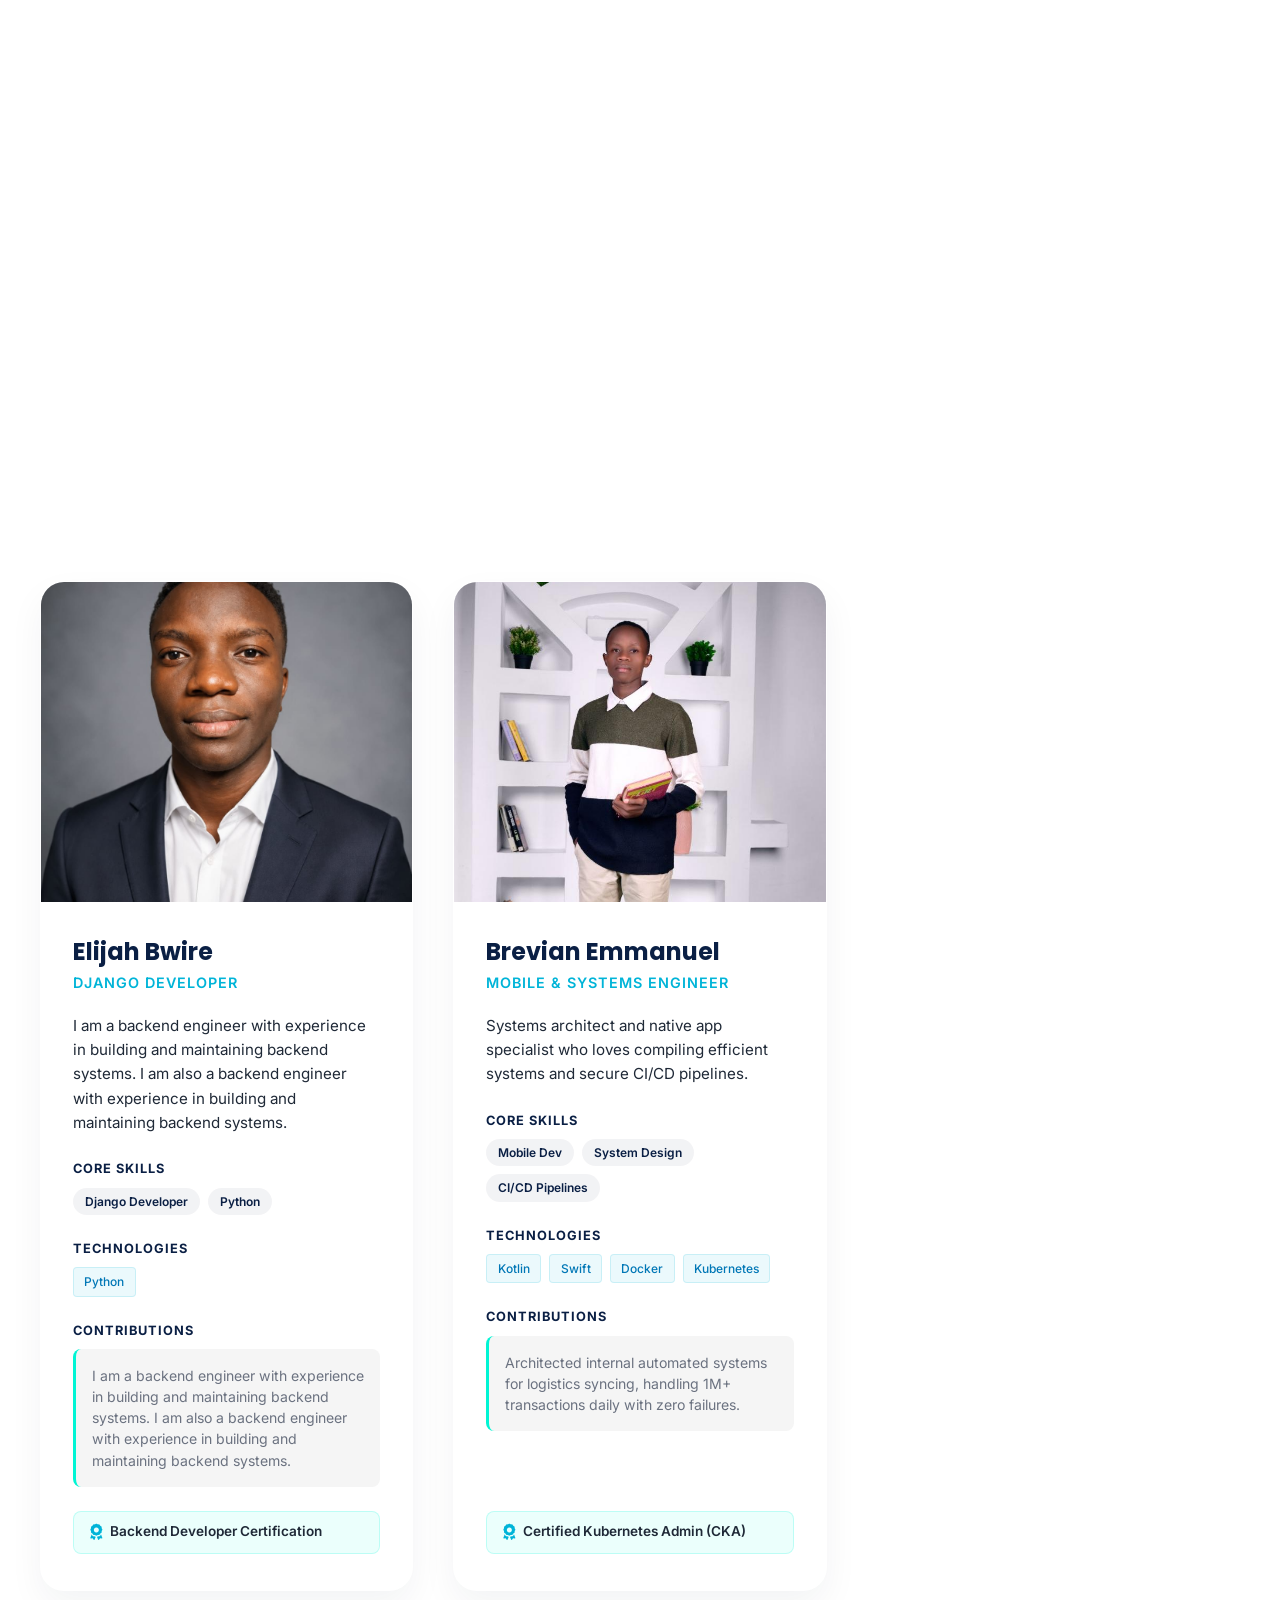
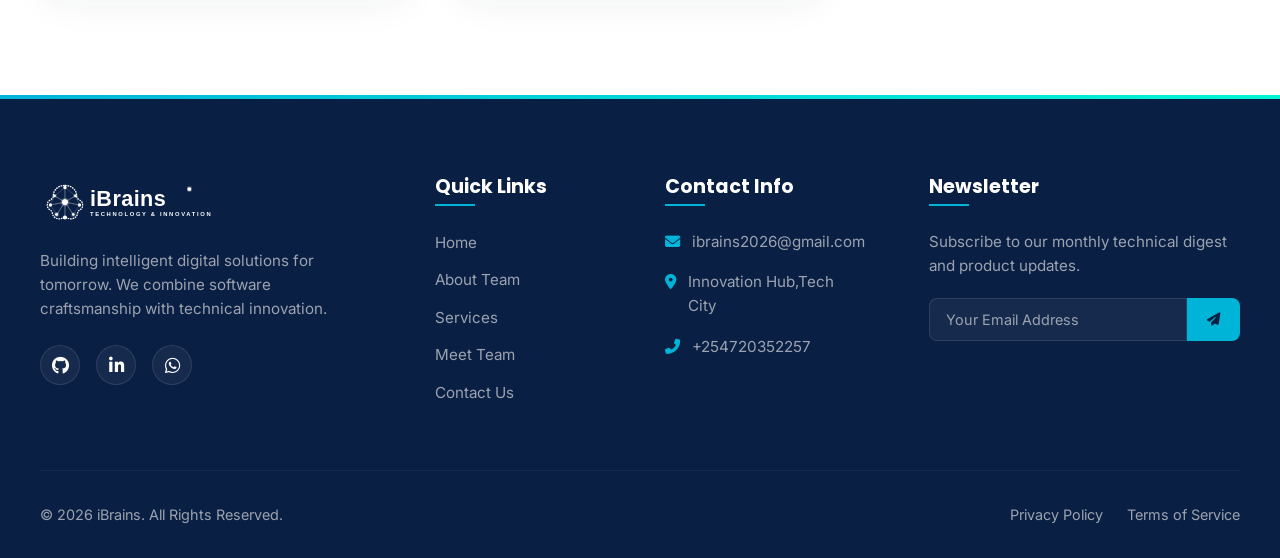
==== commit f8346e0e: "Fix HTML structure by closing a div tag" ====
--- a/about.html
+++ b/about.html
@@ -445,6 +445,7 @@
               <span>Figma</span>
             </div>
           </div>
+      </div>
 
 
 
